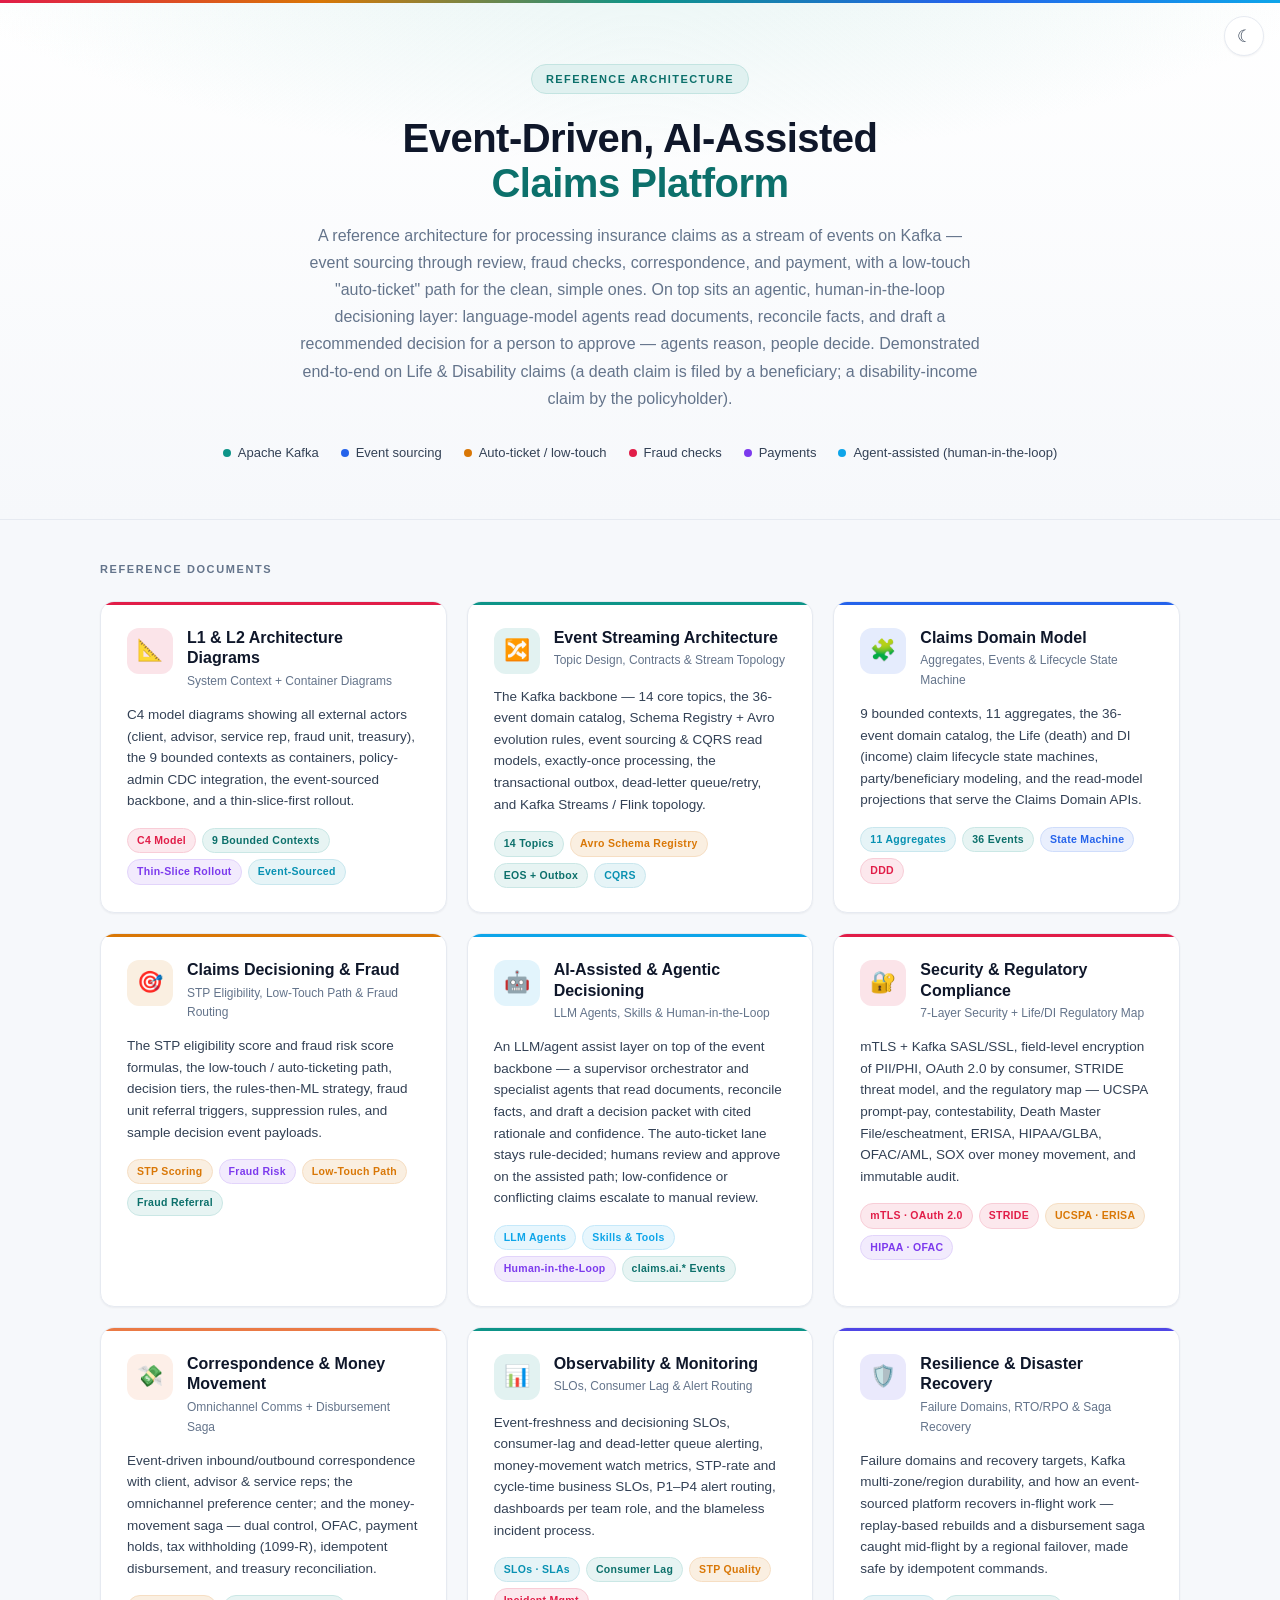
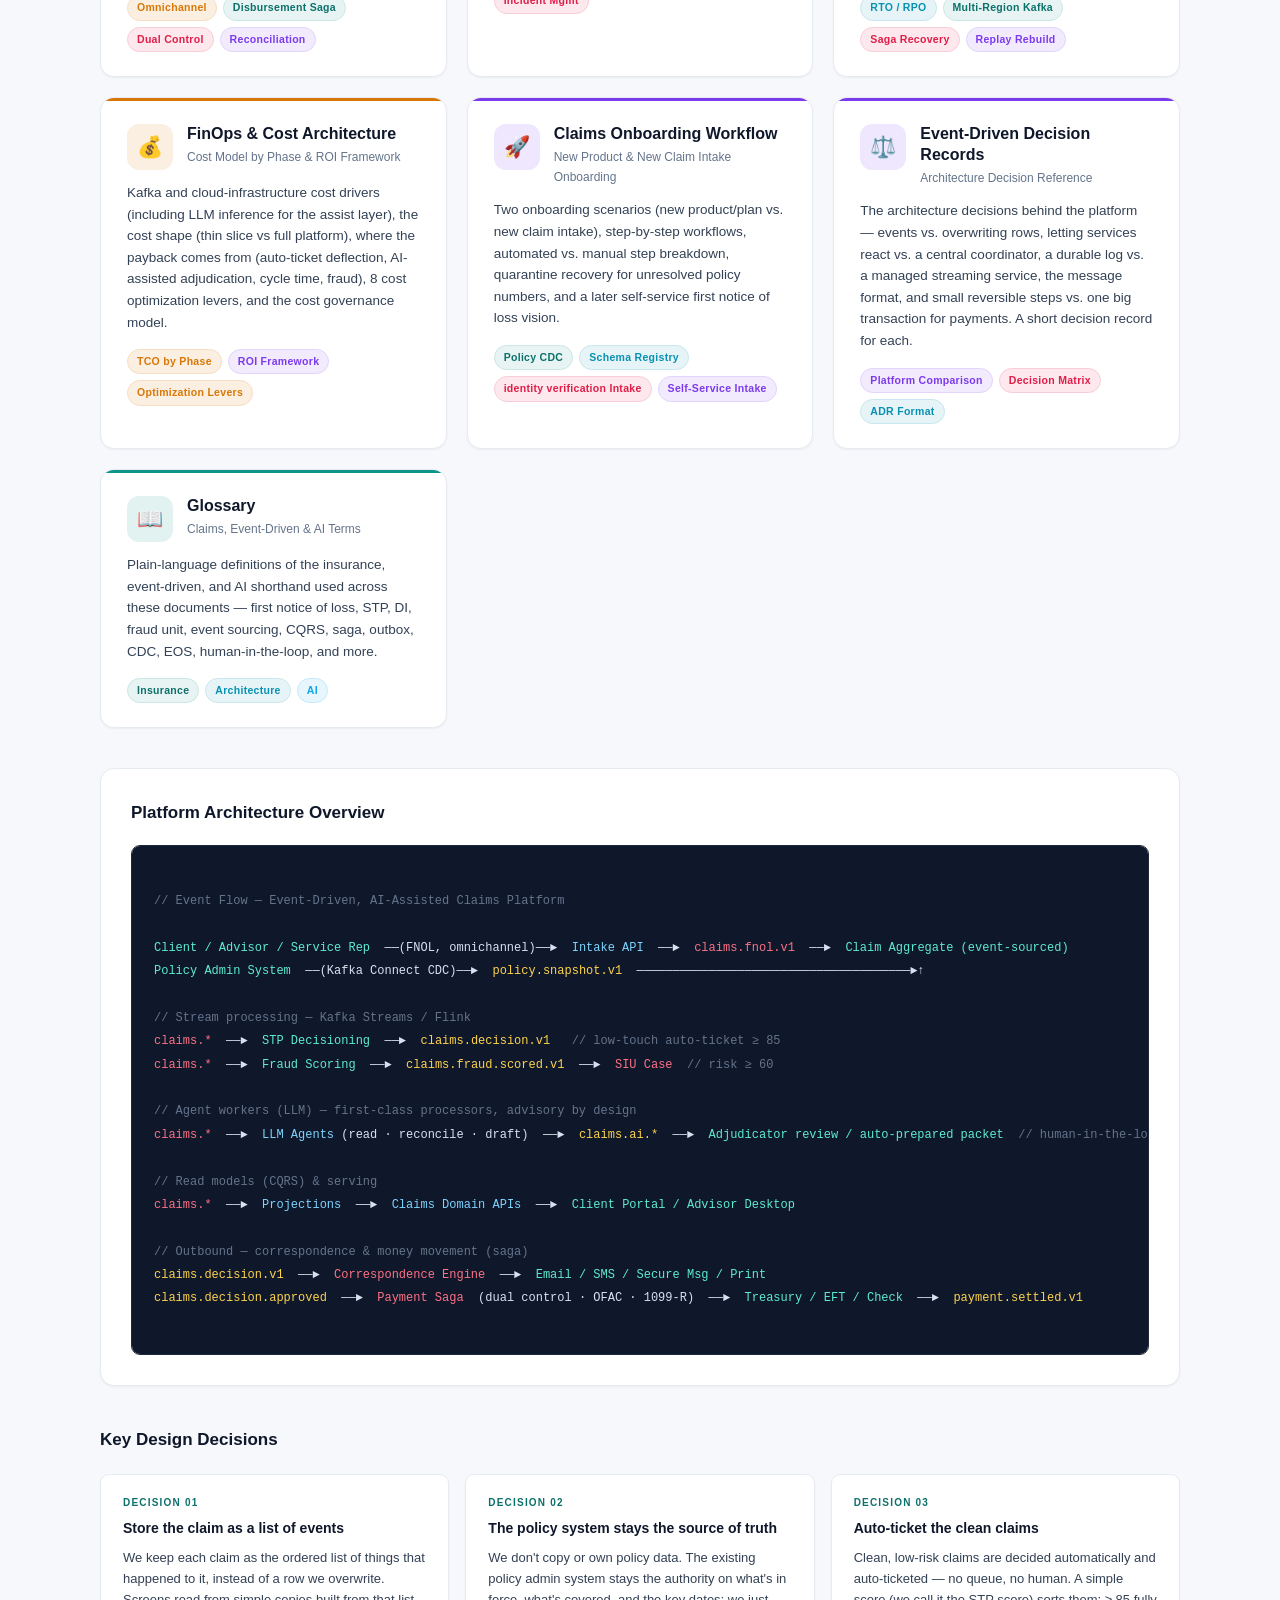
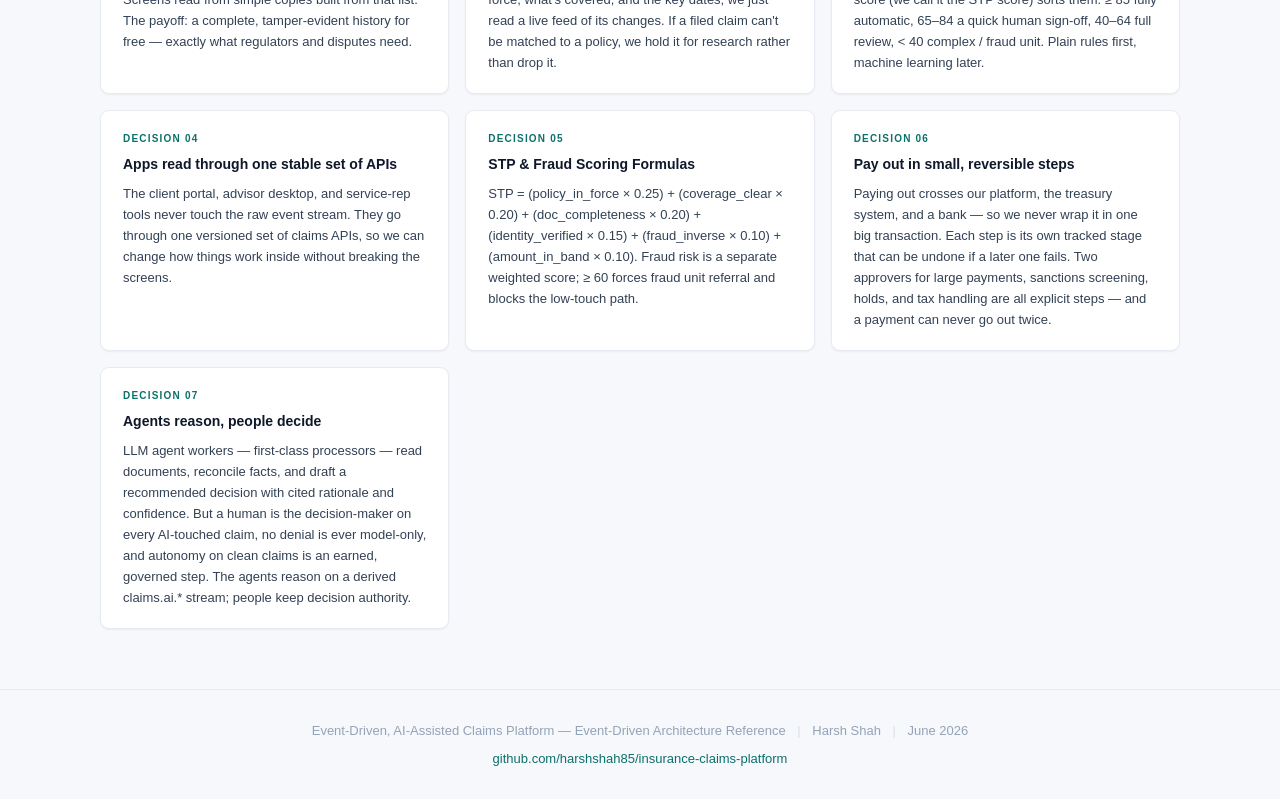
==== index.html @ cb233096 "Reframe as Event-Driven, AI-Assisted Claims Platform; add resilience, erasure & AI-evals; simplify j" ====
<!DOCTYPE html>
<html lang="en">
<head>
<meta charset="UTF-8">
<meta name="viewport" content="width=device-width, initial-scale=1.0">
<title>Event-Driven, AI-Assisted Claims Platform — Reference Architecture</title>
<link rel="stylesheet" href="styles.css">
<!--meta:injected-->
<meta name="description" content="A vendor-neutral reference architecture for handling life &amp; disability income claims as events on Kafka — auto-ticket STP, fraud checks, correspondence, money movement, and an agent-assisted, human-in-the-loop decisioning layer.">
<link rel="icon" type="image/svg+xml" href="favicon.svg">
<meta property="og:type" content="website">
<meta property="og:site_name" content="Event-Driven, AI-Assisted Claims Platform">
<meta property="og:title" content="Event-Driven, AI-Assisted Claims Platform">
<meta property="og:description" content="A vendor-neutral reference architecture for handling life &amp; disability income claims as events on Kafka — auto-ticket STP, fraud checks, correspondence, money movement, and an agent-assisted, human-in-the-loop decisioning layer.">
<meta property="og:url" content="https://harshshah85.github.io/insurance-claims-platform/index.html">
<meta property="og:image" content="https://harshshah85.github.io/insurance-claims-platform/og-image.png">
<meta name="twitter:card" content="summary_large_image">
<meta name="twitter:title" content="Event-Driven, AI-Assisted Claims Platform">
<meta name="twitter:description" content="A vendor-neutral reference architecture for handling life &amp; disability income claims as events on Kafka — auto-ticket STP, fraud checks, correspondence, money movement, and an agent-assisted, human-in-the-loop decisioning layer.">
<meta name="twitter:image" content="https://harshshah85.github.io/insurance-claims-platform/og-image.png">
<script>(function(){try{var t=localStorage.getItem("theme");if(t)document.documentElement.setAttribute("data-theme",t);}catch(e){}})();</script>
</head>
<body>

<!-- HERO -->
<div class="hero">
  <div class="hero-tag">Reference Architecture</div>
  <h1>Event-Driven, AI-Assisted<br><span>Claims Platform</span></h1>
  <p>A reference architecture for processing insurance claims as a stream of events on Kafka — event sourcing through review, fraud checks, correspondence, and payment, with a low-touch "auto-ticket" path for the clean, simple ones. On top sits an agentic, human-in-the-loop decisioning layer: language-model agents read documents, reconcile facts, and draft a recommended decision for a person to approve — agents reason, people decide. Demonstrated end-to-end on Life &amp; Disability claims (a death claim is filed by a beneficiary; a disability-income claim by the policyholder).</p>
  <div class="hero-meta">
    <span><span class="dot" style="background:#0d9488"></span> Apache Kafka</span>
    <span><span class="dot" style="background:#2563eb"></span> Event sourcing</span>
    <span><span class="dot" style="background:#d97706"></span> Auto-ticket / low-touch</span>
    <span><span class="dot" style="background:#e11d48"></span> Fraud checks</span>
    <span><span class="dot" style="background:#7c3aed"></span> Payments</span>
    <span><span class="dot" style="background:#0ea5e9"></span> Agent-assisted (human-in-the-loop)</span>
  </div>
</div>

<!-- DOCUMENT CARDS -->
<div class="wrap section">
  <div class="section-label">Reference Documents</div>
  <div class="grid">

    <!-- L1 & L2 Diagrams -->
    <a href="Architecture-Diagrams-L1-L2.html" class="card" style="--cat:var(--c-arch)">
      <div class="card-header">
        <div class="card-icon">📐</div>
        <div>
          <div class="card-title">L1 &amp; L2 Architecture Diagrams</div>
          <div class="card-subtitle">System Context + Container Diagrams</div>
        </div>
      </div>
      <div class="card-body">
        C4 model diagrams showing all external actors (client, advisor, service rep, fraud unit, treasury), the 9 bounded contexts as containers, policy-admin CDC integration, the event-sourced backbone, and a thin-slice-first rollout.
      </div>
      <div class="card-tags">
        <span class="tag tag-arch">C4 Model</span>
        <span class="tag tag-stream">9 Bounded Contexts</span>
        <span class="tag tag-ml">Thin-Slice Rollout</span>
        <span class="tag tag-api">Event-Sourced</span>
      </div>
    </a>

    <!-- Event Streaming Architecture -->
    <a href="Event-Streaming-Architecture.html" class="card" style="--cat:var(--c-stream)">
      <div class="card-header">
        <div class="card-icon">🔀</div>
        <div>
          <div class="card-title">Event Streaming Architecture</div>
          <div class="card-subtitle">Topic Design, Contracts &amp; Stream Topology</div>
        </div>
      </div>
      <div class="card-body">
        The Kafka backbone — 14 core topics, the 36-event domain catalog, Schema Registry + Avro evolution rules, event sourcing &amp; CQRS read models, exactly-once processing, the transactional outbox, dead-letter queue/retry, and Kafka Streams / Flink topology.
      </div>
      <div class="card-tags">
        <span class="tag tag-stream">14 Topics</span>
        <span class="tag tag-data">Avro Schema Registry</span>
        <span class="tag tag-stream">EOS + Outbox</span>
        <span class="tag tag-api">CQRS</span>
      </div>
    </a>

    <!-- Claims Domain Model -->
    <a href="Claims-Domain-Model.html" class="card" style="--cat:var(--c-domain)">
      <div class="card-header">
        <div class="card-icon">🧩</div>
        <div>
          <div class="card-title">Claims Domain Model</div>
          <div class="card-subtitle">Aggregates, Events &amp; Lifecycle State Machine</div>
        </div>
      </div>
      <div class="card-body">
        9 bounded contexts, 11 aggregates, the 36-event domain catalog, the Life (death) and DI (income) claim lifecycle state machines, party/beneficiary modeling, and the read-model projections that serve the Claims Domain APIs.
      </div>
      <div class="card-tags">
        <span class="tag tag-api">11 Aggregates</span>
        <span class="tag tag-stream">36 Events</span>
        <span class="tag tag-domain">State Machine</span>
        <span class="tag tag-arch">DDD</span>
      </div>
    </a>

    <!-- Decisioning & Fraud -->
    <a href="Claims-Decisioning-and-Fraud.html" class="card" style="--cat:var(--c-data)">
      <div class="card-header">
        <div class="card-icon">🎯</div>
        <div>
          <div class="card-title">Claims Decisioning &amp; Fraud</div>
          <div class="card-subtitle">STP Eligibility, Low-Touch Path &amp; Fraud Routing</div>
        </div>
      </div>
      <div class="card-body">
        The STP eligibility score and fraud risk score formulas, the low-touch / auto-ticketing path, decision tiers, the rules-then-ML strategy, fraud unit referral triggers, suppression rules, and sample decision event payloads.
      </div>
      <div class="card-tags">
        <span class="tag tag-data">STP Scoring</span>
        <span class="tag tag-ml">Fraud Risk</span>
        <span class="tag tag-data">Low-Touch Path</span>
        <span class="tag tag-stream">Fraud Referral</span>
      </div>
    </a>

    <!-- AI-Assisted & Agentic Decisioning -->
    <a href="AI-Agentic-Decisioning.html" class="card" style="--cat:var(--c-ai)">
      <div class="card-header">
        <div class="card-icon">🤖</div>
        <div>
          <div class="card-title">AI-Assisted &amp; Agentic Decisioning</div>
          <div class="card-subtitle">LLM Agents, Skills &amp; Human-in-the-Loop</div>
        </div>
      </div>
      <div class="card-body">
        An LLM/agent assist layer on top of the event backbone — a supervisor orchestrator and specialist agents that read documents, reconcile facts, and draft a decision packet with cited rationale and confidence. The auto-ticket lane stays rule-decided; humans review and approve on the assisted path; low-confidence or conflicting claims escalate to manual review.
      </div>
      <div class="card-tags">
        <span class="tag tag-ai">LLM Agents</span>
        <span class="tag tag-ai">Skills &amp; Tools</span>
        <span class="tag tag-ml">Human-in-the-Loop</span>
        <span class="tag tag-stream">claims.ai.* Events</span>
      </div>
    </a>

    <!-- Security & Regulatory -->
    <a href="Security-and-Regulatory-Compliance.html" class="card" style="--cat:var(--c-arch)">
      <div class="card-header">
        <div class="card-icon">🔐</div>
        <div>
          <div class="card-title">Security &amp; Regulatory Compliance</div>
          <div class="card-subtitle">7-Layer Security + Life/DI Regulatory Map</div>
        </div>
      </div>
      <div class="card-body">
        mTLS + Kafka SASL/SSL, field-level encryption of PII/PHI, OAuth 2.0 by consumer, STRIDE threat model, and the regulatory map — UCSPA prompt-pay, contestability, Death Master File/escheatment, ERISA, HIPAA/GLBA, OFAC/AML, SOX over money movement, and immutable audit.
      </div>
      <div class="card-tags">
        <span class="tag tag-arch">mTLS · OAuth 2.0</span>
        <span class="tag tag-arch">STRIDE</span>
        <span class="tag tag-data">UCSPA · ERISA</span>
        <span class="tag tag-ml">HIPAA · OFAC</span>
      </div>
    </a>

    <!-- Correspondence & Money Movement -->
    <a href="Correspondence-and-Money-Movement.html" class="card" style="--cat:#ea7a45">
      <div class="card-header">
        <div class="card-icon" style="background:rgba(234,122,69,0.12)">💸</div>
        <div>
          <div class="card-title">Correspondence &amp; Money Movement</div>
          <div class="card-subtitle">Omnichannel Comms + Disbursement Saga</div>
        </div>
      </div>
      <div class="card-body">
        Event-driven inbound/outbound correspondence with client, advisor &amp; service reps; the omnichannel preference center; and the money-movement saga — dual control, OFAC, payment holds, tax withholding (1099-R), idempotent disbursement, and treasury reconciliation.
      </div>
      <div class="card-tags">
        <span class="tag tag-data">Omnichannel</span>
        <span class="tag tag-stream">Disbursement Saga</span>
        <span class="tag tag-arch">Dual Control</span>
        <span class="tag tag-ml">Reconciliation</span>
      </div>
    </a>

    <!-- Observability -->
    <a href="Observability-Monitoring.html" class="card" style="--cat:var(--c-stream)">
      <div class="card-header">
        <div class="card-icon">📊</div>
        <div>
          <div class="card-title">Observability &amp; Monitoring</div>
          <div class="card-subtitle">SLOs, Consumer Lag &amp; Alert Routing</div>
        </div>
      </div>
      <div class="card-body">
        Event-freshness and decisioning SLOs, consumer-lag and dead-letter queue alerting, money-movement watch metrics, STP-rate and cycle-time business SLOs, P1–P4 alert routing, dashboards per team role, and the blameless incident process.
      </div>
      <div class="card-tags">
        <span class="tag tag-api">SLOs · SLAs</span>
        <span class="tag tag-stream">Consumer Lag</span>
        <span class="tag tag-data">STP Quality</span>
        <span class="tag tag-arch">Incident Mgmt</span>
      </div>
    </a>

    <!-- Resilience & DR -->
    <a href="Resilience-and-Disaster-Recovery.html" class="card" style="--cat:#4f46e5">
      <div class="card-header">
        <div class="card-icon">🛡️</div>
        <div>
          <div class="card-title">Resilience &amp; Disaster Recovery</div>
          <div class="card-subtitle">Failure Domains, RTO/RPO &amp; Saga Recovery</div>
        </div>
      </div>
      <div class="card-body">
        Failure domains and recovery targets, Kafka multi-zone/region durability, and how an event-sourced platform recovers in-flight work — replay-based rebuilds and a disbursement saga caught mid-flight by a regional failover, made safe by idempotent commands.
      </div>
      <div class="card-tags">
        <span class="tag tag-api">RTO / RPO</span>
        <span class="tag tag-stream">Multi-Region Kafka</span>
        <span class="tag tag-arch">Saga Recovery</span>
        <span class="tag tag-ml">Replay Rebuild</span>
      </div>
    </a>

    <!-- FinOps -->
    <a href="FinOps-Cost-Model.html" class="card" style="--cat:var(--c-data)">
      <div class="card-header">
        <div class="card-icon">💰</div>
        <div>
          <div class="card-title">FinOps &amp; Cost Architecture</div>
          <div class="card-subtitle">Cost Model by Phase &amp; ROI Framework</div>
        </div>
      </div>
      <div class="card-body">
        Kafka and cloud-infrastructure cost drivers (including LLM inference for the assist layer), the cost shape (thin slice vs full platform), where the payback comes from (auto-ticket deflection, AI-assisted adjudication, cycle time, fraud), 8 cost optimization levers, and the cost governance model.
      </div>
      <div class="card-tags">
        <span class="tag tag-data">TCO by Phase</span>
        <span class="tag tag-ml">ROI Framework</span>
        <span class="tag tag-data">Optimization Levers</span>
      </div>
    </a>

    <!-- Onboarding -->
    <a href="Claims-Onboarding-Workflow.html" class="card" style="--cat:var(--c-ml)">
      <div class="card-header">
        <div class="card-icon">🚀</div>
        <div>
          <div class="card-title">Claims Onboarding Workflow</div>
          <div class="card-subtitle">New Product &amp; New Claim Intake Onboarding</div>
        </div>
      </div>
      <div class="card-body">
        Two onboarding scenarios (new product/plan vs. new claim intake), step-by-step workflows, automated vs. manual step breakdown, quarantine recovery for unresolved policy numbers, and a later self-service first notice of loss vision.
      </div>
      <div class="card-tags">
        <span class="tag tag-stream">Policy CDC</span>
        <span class="tag tag-api">Schema Registry</span>
        <span class="tag tag-arch">identity verification Intake</span>
        <span class="tag tag-ml">Self-Service Intake</span>
      </div>
    </a>

    <!-- Decision Records -->
    <a href="Event-Driven-Decision-Records.html" class="card" style="--cat:var(--c-ml)">
      <div class="card-header">
        <div class="card-icon">⚖️</div>
        <div>
          <div class="card-title">Event-Driven Decision Records</div>
          <div class="card-subtitle">Architecture Decision Reference</div>
        </div>
      </div>
      <div class="card-body">
        The architecture decisions behind the platform — events vs. overwriting rows, letting services react vs. a central coordinator, a durable log vs. a managed streaming service, the message format, and small reversible steps vs. one big transaction for payments. A short decision record for each.
      </div>
      <div class="card-tags">
        <span class="tag tag-ml">Platform Comparison</span>
        <span class="tag tag-arch">Decision Matrix</span>
        <span class="tag tag-api">ADR Format</span>
      </div>
    </a>

    <!-- Glossary -->
    <a href="Glossary.html" class="card" style="--cat:#0d9488">
      <div class="card-header">
        <div class="card-icon">📖</div>
        <div>
          <div class="card-title">Glossary</div>
          <div class="card-subtitle">Claims, Event-Driven &amp; AI Terms</div>
        </div>
      </div>
      <div class="card-body">
        Plain-language definitions of the insurance, event-driven, and AI shorthand used across these documents — first notice of loss, STP, DI, fraud unit, event sourcing, CQRS, saga, outbox, CDC, EOS, human-in-the-loop, and more.
      </div>
      <div class="card-tags">
        <span class="tag tag-stream">Insurance</span>
        <span class="tag tag-api">Architecture</span>
        <span class="tag tag-ai">AI</span>
      </div>
    </a>

  </div>
</div>

<!-- ARCHITECTURE OVERVIEW -->
<div class="wrap section" style="padding-top:0;">
  <div class="panel">
    <h2>Platform Architecture Overview</h2>
    <div class="flow">
<span class="comment">// Event Flow — Event-Driven, AI-Assisted Claims Platform</span>

<span class="hl">Client / Advisor / Service Rep</span>  ──(FNOL, omnichannel)──►  <span class="hl4">Intake API</span>  ──►  <span class="hl2">claims.fnol.v1</span>  ──►  <span class="hl">Claim Aggregate (event-sourced)</span>
<span class="hl">Policy Admin System</span>  ──(Kafka Connect CDC)──►  <span class="hl3">policy.snapshot.v1</span>  ──────────────────────────────────────►↑

<span class="comment">// Stream processing — Kafka Streams / Flink</span>
<span class="hl2">claims.*</span>  ──►  <span class="hl">STP Decisioning</span>  ──►  <span class="hl3">claims.decision.v1</span>   <span class="comment">// low-touch auto-ticket ≥ 85</span>
<span class="hl2">claims.*</span>  ──►  <span class="hl">Fraud Scoring</span>  ──►  <span class="hl3">claims.fraud.scored.v1</span>  ──►  <span class="hl2">SIU Case</span>  <span class="comment">// risk ≥ 60</span>

<span class="comment">// Agent workers (LLM) — first-class processors, advisory by design</span>
<span class="hl2">claims.*</span>  ──►  <span class="hl4">LLM Agents</span> (read · reconcile · draft)  ──►  <span class="hl3">claims.ai.*</span>  ──►  <span class="hl">Adjudicator review / auto-prepared packet</span>  <span class="comment">// human-in-the-loop</span>

<span class="comment">// Read models (CQRS) &amp; serving</span>
<span class="hl2">claims.*</span>  ──►  <span class="hl4">Projections</span>  ──►  <span class="hl4">Claims Domain APIs</span>  ──►  <span class="hl">Client Portal / Advisor Desktop</span>

<span class="comment">// Outbound — correspondence &amp; money movement (saga)</span>
<span class="hl3">claims.decision.v1</span>  ──►  <span class="hl2">Correspondence Engine</span>  ──►  <span class="hl">Email / SMS / Secure Msg / Print</span>
<span class="hl3">claims.decision.approved</span>  ──►  <span class="hl2">Payment Saga</span>  (dual control · OFAC · 1099-R)  ──►  <span class="hl">Treasury / EFT / Check</span>  ──►  <span class="hl3">payment.settled.v1</span>
    </div>
  </div>
</div>

<!-- KEY DESIGN DECISIONS -->
<div class="wrap section" style="padding-top:0;">
  <h2 style="font-size:17px;font-weight:700;color:var(--ink);margin-bottom:20px;">Key Design Decisions</h2>
  <div class="decision-grid">
    <div class="decision-item">
      <div class="decision-num">Decision 01</div>
      <h3>Store the claim as a list of events</h3>
      <p>We keep each claim as the ordered list of things that happened to it, instead of a row we overwrite. Screens read from simple copies built from that list. The payoff: a complete, tamper-evident history for free — exactly what regulators and disputes need.</p>
    </div>
    <div class="decision-item">
      <div class="decision-num">Decision 02</div>
      <h3>The policy system stays the source of truth</h3>
      <p>We don't copy or own policy data. The existing policy admin system stays the authority on what's in force, what's covered, and the key dates; we just read a live feed of its changes. If a filed claim can't be matched to a policy, we hold it for research rather than drop it.</p>
    </div>
    <div class="decision-item">
      <div class="decision-num">Decision 03</div>
      <h3>Auto-ticket the clean claims</h3>
      <p>Clean, low-risk claims are decided automatically and auto-ticketed — no queue, no human. A simple score (we call it the STP score) sorts them: ≥ 85 fully automatic, 65–84 a quick human sign-off, 40–64 full review, &lt; 40 complex / fraud unit. Plain rules first, machine learning later.</p>
    </div>
    <div class="decision-item">
      <div class="decision-num">Decision 04</div>
      <h3>Apps read through one stable set of APIs</h3>
      <p>The client portal, advisor desktop, and service-rep tools never touch the raw event stream. They go through one versioned set of claims APIs, so we can change how things work inside without breaking the screens.</p>
    </div>
    <div class="decision-item">
      <div class="decision-num">Decision 05</div>
      <h3>STP &amp; Fraud Scoring Formulas</h3>
      <p>STP = (policy_in_force × 0.25) + (coverage_clear × 0.20) + (doc_completeness × 0.20) + (identity_verified × 0.15) + (fraud_inverse × 0.10) + (amount_in_band × 0.10). Fraud risk is a separate weighted score; ≥ 60 forces fraud unit referral and blocks the low-touch path.</p>
    </div>
    <div class="decision-item">
      <div class="decision-num">Decision 06</div>
      <h3>Pay out in small, reversible steps</h3>
      <p>Paying out crosses our platform, the treasury system, and a bank — so we never wrap it in one big transaction. Each step is its own tracked stage that can be undone if a later one fails. Two approvers for large payments, sanctions screening, holds, and tax handling are all explicit steps — and a payment can never go out twice.</p>
    </div>
    <div class="decision-item">
      <div class="decision-num">Decision 07</div>
      <h3>Agents reason, people decide</h3>
      <p>LLM agent workers — first-class processors — read documents, reconcile facts, and draft a recommended decision with cited rationale and confidence. But a human is the decision-maker on every AI-touched claim, no denial is ever model-only, and autonomy on clean claims is an earned, governed step. The agents reason on a derived claims.ai.* stream; people keep decision authority.</p>
    </div>
  </div>
</div>

<!-- FOOTER -->
<footer>
  <p>Event-Driven, AI-Assisted Claims Platform — Event-Driven Architecture Reference <span class="sep">|</span> Harsh Shah <span class="sep">|</span> June 2026</p>
  <p style="margin-top:6px;"><a href="https://github.com/harshshah85/insurance-claims-platform">github.com/harshshah85/insurance-claims-platform</a></p>
</footer>

<script src="app.js" defer></script>
</body>
</html>
---- styles.css ----
/* ============================================================
   Life & DI Claims Platform — shared design system
   Clean modern light. One stylesheet for the landing page
   and every reference doc. Per-page accent via --accent on
   <body> (e.g. <body class="doc" style="--accent:#0d9488">).
   ============================================================ */

:root {
  /* neutrals */
  --bg:          #f6f8fb;
  --panel:       #ffffff;
  --panel-soft:  #f8fafc;
  --border:      #e6eaf1;
  --border-2:    #d8dee9;
  --ink:         #0f172a;   /* headings */
  --text:        #334155;   /* body */
  --muted:       #64748b;   /* secondary */
  --faint:       #94a3b8;

  /* brand accent (overridable per page) */
  --accent:      #0d9488;   /* teal — event/stream family */
  --ink-mix:     #0b1220;   /* mixed into accent for readable text  (flips in dark) */
  --soft-base:   #ffffff;   /* mixed into accent for soft fills      (flips in dark) */
  --accent-ink:  color-mix(in srgb, var(--accent) 72%, var(--ink-mix));
  --accent-soft: color-mix(in srgb, var(--accent) 13%, var(--soft-base));

  /* category palette (cards / tags) */
  --c-arch:   #e11d48;
  --c-stream: #0d9488;
  --c-domain: #2563eb;
  --c-data:   #d97706;
  --c-ml:     #7c3aed;
  --c-api:    #0891b2;
  --c-ai:     #0ea5e9;

  /* code surface (kept dark for contrast on light pages) */
  --code-bg:   #0f172a;
  --code-text: #d8e2ef;

  --radius:    14px;
  --radius-sm: 9px;
  --shadow:    0 1px 2px rgba(15,23,42,.04), 0 8px 24px rgba(15,23,42,.06);
  --shadow-sm: 0 1px 2px rgba(15,23,42,.05);
  --maxw:      1080px;
  --font: -apple-system, BlinkMacSystemFont, 'Segoe UI', Roboto, Helvetica, Arial, sans-serif;
  --mono: 'SF Mono', 'JetBrains Mono', 'Fira Code', ui-monospace, 'Courier New', monospace;
}

* { box-sizing: border-box; margin: 0; padding: 0; }

html { scroll-behavior: smooth; }

body {
  font-family: var(--font);
  background: var(--bg);
  color: var(--text);
  font-size: 15px;
  line-height: 1.65;
  -webkit-font-smoothing: antialiased;
}

a { color: var(--accent-ink); text-decoration: none; }
a:hover { text-decoration: underline; }

/* ---------- top nav (docs) ---------- */
.topbar {
  position: sticky; top: 0; z-index: 50;
  background: rgba(255,255,255,.82);
  backdrop-filter: saturate(160%) blur(10px);
  border-bottom: 1px solid var(--border);
}
.topbar-inner {
  max-width: var(--maxw); margin: 0 auto;
  padding: 12px 24px; display: flex; align-items: center; gap: 14px;
}
.topbar a.home {
  display: inline-flex; align-items: center; gap: 7px;
  font-size: 13px; font-weight: 600; color: var(--ink);
}
.topbar a.home:hover { color: var(--accent-ink); text-decoration: none; }
.topbar .crumb { color: var(--faint); font-size: 13px; }
.topbar .crumb b { color: var(--text); font-weight: 600; }
.topbar .spacer { flex: 1; }
.topbar .accent-chip {
  width: 9px; height: 9px; border-radius: 50%;
  background: var(--accent); box-shadow: 0 0 0 4px var(--accent-soft);
}

/* ---------- shared page shell ---------- */
.wrap { max-width: var(--maxw); margin: 0 auto; padding: 0 24px; }
.section { padding: 40px 0; }

.eyebrow {
  font-size: 11px; font-weight: 700; letter-spacing: 1.6px;
  text-transform: uppercase; color: var(--accent-ink);
}

/* ============================================================
   LANDING PAGE
   ============================================================ */
.hero {
  position: relative; overflow: hidden;
  background:
    radial-gradient(1100px 400px at 50% -120px, var(--accent-soft), transparent 70%),
    linear-gradient(180deg, #ffffff 0%, var(--bg) 100%);
  border-bottom: 1px solid var(--border);
  padding: 64px 24px 56px; text-align: center;
}
.hero::before {
  content: ""; position: absolute; inset: 0 0 auto 0; height: 3px;
  background: linear-gradient(90deg, var(--c-arch), var(--c-data), var(--c-stream), var(--c-domain), var(--c-ai));
}
.hero-tag {
  display: inline-block; background: var(--accent-soft); color: var(--accent-ink);
  border: 1px solid color-mix(in srgb, var(--accent) 25%, white);
  font-size: 11px; font-weight: 700; letter-spacing: 1.4px; text-transform: uppercase;
  border-radius: 999px; padding: 5px 14px; margin-bottom: 22px;
}
.hero h1 {
  font-size: 40px; font-weight: 800; color: var(--ink);
  line-height: 1.12; letter-spacing: -.5px; margin-bottom: 16px;
}
.hero h1 span { color: var(--accent-ink); }
.hero p {
  font-size: 16px; color: var(--muted); max-width: 680px;
  margin: 0 auto 30px; line-height: 1.7;
}
.hero-meta { display: flex; justify-content: center; gap: 10px 22px; flex-wrap: wrap; font-size: 13px; color: var(--text); }
.hero-meta span { display: inline-flex; align-items: center; gap: 7px; }
.dot { width: 8px; height: 8px; border-radius: 50%; display: inline-block; }

.section-label {
  font-size: 11px; font-weight: 700; letter-spacing: 1.6px;
  text-transform: uppercase; color: var(--muted); margin-bottom: 22px;
}

.grid { display: grid; grid-template-columns: repeat(auto-fill, minmax(320px, 1fr)); gap: 20px; }

.card {
  position: relative; background: var(--panel); border: 1px solid var(--border);
  border-radius: var(--radius); padding: 26px 26px 24px; overflow: hidden;
  display: flex; flex-direction: column; gap: 12px;
  text-decoration: none; color: inherit;
  box-shadow: var(--shadow-sm);
  transition: transform .15s ease, box-shadow .2s ease, border-color .2s ease;
}
.card::before {
  content: ""; position: absolute; top: 0; left: 0; right: 0; height: 3px;
  background: var(--cat, var(--accent));
}
.card:hover { transform: translateY(-3px); box-shadow: var(--shadow); border-color: var(--border-2); text-decoration: none; }
.card-header { display: flex; align-items: flex-start; gap: 14px; }
.card-icon {
  width: 46px; height: 46px; border-radius: 12px; flex-shrink: 0;
  display: flex; align-items: center; justify-content: center; font-size: 21px;
  background: color-mix(in srgb, var(--cat, var(--accent)) 12%, white);
}
.card-title { font-size: 16px; font-weight: 700; color: var(--ink); line-height: 1.3; }
.card-subtitle { font-size: 12px; color: var(--muted); margin-top: 3px; }
.card-body { font-size: 13.5px; color: var(--text); line-height: 1.6; }
.card-tags { display: flex; flex-wrap: wrap; gap: 6px; margin-top: 4px; }

.tag {
  font-size: 10.5px; font-weight: 600; letter-spacing: .3px;
  padding: 3px 9px; border-radius: 999px;
  background: var(--panel-soft); color: var(--muted); border: 1px solid var(--border);
}
.tag-arch   { background: color-mix(in srgb, var(--c-arch) 10%, white);   color: var(--c-arch);   border-color: color-mix(in srgb, var(--c-arch) 22%, white); }
.tag-stream { background: color-mix(in srgb, var(--c-stream) 10%, white); color: var(--accent-ink); border-color: color-mix(in srgb, var(--c-stream) 22%, white); }
.tag-domain { background: color-mix(in srgb, var(--c-domain) 10%, white); color: var(--c-domain); border-color: color-mix(in srgb, var(--c-domain) 22%, white); }
.tag-data   { background: color-mix(in srgb, var(--c-data) 12%, white);   color: var(--c-data);   border-color: color-mix(in srgb, var(--c-data) 24%, white); }
.tag-ml     { background: color-mix(in srgb, var(--c-ml) 10%, white);     color: var(--c-ml);     border-color: color-mix(in srgb, var(--c-ml) 22%, white); }
.tag-api    { background: color-mix(in srgb, var(--c-api) 10%, white);    color: var(--c-api);    border-color: color-mix(in srgb, var(--c-api) 22%, white); }
.tag-ai     { background: color-mix(in srgb, var(--c-ai) 10%, white);     color: var(--c-ai);     border-color: color-mix(in srgb, var(--c-ai) 24%, white); }

/* overview / flow blocks */
.panel {
  background: var(--panel); border: 1px solid var(--border);
  border-radius: var(--radius); padding: 30px; box-shadow: var(--shadow-sm);
}
.panel h2 { font-size: 17px; font-weight: 700; color: var(--ink); margin-bottom: 18px; }

.flow, .diagram, .sm, .saga {
  font-family: var(--mono); font-size: 12px; color: var(--code-text);
  background: var(--code-bg); border-radius: var(--radius-sm);
  padding: 20px 22px; overflow-x: auto; line-height: 1.95;
  border: 1px solid #1e293b; white-space: pre;
}
.diagram { font-size: 11px; line-height: 1.7; }
.sm, .saga { font-size: 12px; line-height: 1.9; }
.flow .g, .diagram .g, .sm .g, .saga .g, .flow .hl { color: #5eead4; }
.flow .r, .diagram .r, .sm .r, .saga .r, .flow .hl2 { color: #fb7185; }
.flow .y, .diagram .y, .sm .y, .saga .y, .flow .hl3 { color: #fcd34d; }
.flow .b, .diagram .b, .sm .b, .saga .b, .flow .hl4 { color: #7dd3fc; }
.flow .m, .diagram .m, .sm .m, .saga .m, .flow .comment { color: #64748b; }
.flow .p, .diagram .p, .sm .p, .saga .p { color: #c4b5fd; }
.flow .ai, .diagram .ai, .sm .ai, .saga .ai { color: #67e8f9; }

/* key decisions */
.decision-grid { display: grid; grid-template-columns: repeat(auto-fill, minmax(280px, 1fr)); gap: 16px; }
.decision-item {
  background: var(--panel); border: 1px solid var(--border);
  border-radius: var(--radius-sm); padding: 20px 22px; box-shadow: var(--shadow-sm);
}
.decision-item h3 { font-size: 14px; font-weight: 700; color: var(--ink); margin-bottom: 7px; }
.decision-item p { font-size: 13px; color: var(--text); line-height: 1.62; }
.decision-num {
  font-size: 10px; font-weight: 700; color: var(--accent-ink);
  text-transform: uppercase; letter-spacing: 1.2px; margin-bottom: 5px;
}

/* ============================================================
   REFERENCE DOCS
   ============================================================ */
.doc {
  background: var(--bg);
  /* derive ink/soft from the per-doc --accent so overriding one var re-themes the whole doc */
  --accent-ink:  color-mix(in srgb, var(--accent) 72%, var(--ink-mix));
  --accent-soft: color-mix(in srgb, var(--accent) 13%, var(--soft-base));
}

/* ---------- dark theme ---------- */
[data-theme="dark"] {
  --bg:#0d1117; --panel:#161b22; --panel-soft:#1b222d;
  --border:#26303d; --border-2:#36404e;
  --ink:#e6edf3; --text:#c3ccd9; --muted:#8b97a8; --faint:#6a7686;
  --ink-mix:#ffffff;     /* lighten accent for text on dark */
  --soft-base:#0d1117;   /* dark tint base for soft fills */
  --shadow: 0 1px 2px rgba(0,0,0,.3), 0 10px 26px rgba(0,0,0,.45);
  --shadow-sm: 0 1px 2px rgba(0,0,0,.35);
}
[data-theme="dark"] .topbar { background: rgba(13,17,23,.82); }
[data-theme="dark"] .hero {
  background: radial-gradient(1100px 400px at 50% -120px, var(--accent-soft), transparent 70%),
              linear-gradient(180deg, #161b22 0%, var(--bg) 100%);
}
[data-theme="dark"] code { background:#1e293b; color:#9cc4f0; border-color:#2d3b4f; }
[data-theme="dark"] .p-tool { background:#1e293b; color:#9cc4f0; }
[data-theme="dark"] .note      { background:#2a2415; color:#e8dcc0; border-left-color:#b7791f; }
[data-theme="dark"] .note.info { background:#16243a; color:#bcd4f5; border-left-color:#3b82f6; }
[data-theme="dark"] .key       { background:#0c2a30; color:#a5e8f0; border-left-color:#06b6d4; }
.doc-main { max-width: 920px; margin: 0 auto; padding: 8px 24px 60px; }

.doc-cover { padding: 48px 0 8px; }
.doc-cover .eyebrow { margin-bottom: 14px; }
.doc-cover h1 {
  font-size: 32px; font-weight: 800; color: var(--ink);
  line-height: 1.15; letter-spacing: -.4px; border: none; margin: 0 0 12px;
}
.doc-cover .lede { font-size: 16px; color: var(--muted); max-width: 720px; line-height: 1.6; }
.doc-cover .byline { margin-top: 16px; font-size: 12px; color: var(--faint); }

/* doc headings */
.doc-main h1 {
  font-size: 21px; font-weight: 700; color: var(--ink);
  margin: 44px 0 6px; padding-bottom: 10px;
  border-bottom: 2px solid var(--border-2);
  display: flex; align-items: baseline; gap: 12px;
}
.doc-main h1 .n {
  font-size: 13px; font-weight: 700; color: #fff; background: var(--accent);
  border-radius: 7px; padding: 2px 9px; letter-spacing: .5px;
}
.doc-main h2 { font-size: 15px; font-weight: 500; color: var(--muted); margin: 4px 0 18px; line-height: 1.5; }
.doc-main h3 { font-size: 14.5px; font-weight: 700; color: var(--ink); margin: 24px 0 8px; }
.doc-main p { margin: 10px 0; }
.doc-main ul, .doc-main ol { margin: 10px 0 10px 22px; }
.doc-main li { margin: 5px 0; }

/* tables */
table {
  border-collapse: separate; border-spacing: 0; width: 100%;
  margin: 18px 0; font-size: 13px;
  border: 1px solid var(--border); border-radius: var(--radius-sm); overflow: hidden;
  box-shadow: var(--shadow-sm);
}
th {
  background: var(--panel-soft); color: var(--ink); font-weight: 700;
  text-align: left; padding: 11px 14px; font-size: 12px;
  letter-spacing: .2px; border-bottom: 2px solid var(--accent);
}
td { padding: 10px 14px; vertical-align: top; border-top: 1px solid var(--border); background: var(--panel); }
tr:nth-child(even) td { background: var(--panel-soft); }

/* callouts */
.note {
  background: #fffbeb; border-left: 4px solid #f59e0b;
  padding: 13px 16px; margin: 18px 0; font-size: 13.5px; border-radius: 0 var(--radius-sm) var(--radius-sm) 0;
  color: #3f3520;
}
.note.accent { background: var(--accent-soft); border-left-color: var(--accent); color: var(--accent-ink); }
.note.info   { background: #eff6ff; border-left-color: #2563eb; color: #1e3a8a; }
.note strong { color: inherit; }

/* code */
code {
  background: #eef2f8; padding: 1.5px 6px; border-radius: 5px;
  font-family: var(--mono); font-size: 12px; color: #0b3a6f;
  border: 1px solid #e0e7f1;
}
pre {
  background: var(--code-bg); color: var(--code-text);
  border-radius: var(--radius-sm); padding: 16px 18px; overflow-x: auto;
  font-size: 12px; line-height: 1.6; margin: 16px 0; border: 1px solid #1e293b;
}
pre code { background: none; border: none; color: inherit; padding: 0; }
pre .c { color: #64748b; } pre .k { color: #7dd3fc; } pre .s { color: #fbbf24; }

/* highlighted topic / spec boxes */
.topic-box {
  background: var(--accent-soft); border: 1px solid color-mix(in srgb, var(--accent) 30%, white);
  border-radius: var(--radius-sm); padding: 15px 18px; margin: 14px 0;
}
.topic-box h3 { color: var(--accent-ink); margin: 0 0 8px; }

/* pills */
.pill {
  display: inline-block; border-radius: 6px; padding: 2px 9px;
  font-size: 10.5px; font-weight: 700; color: #fff;
}
.p-eos { background: var(--c-stream); } .p-key { background: var(--c-domain); } .p-cmp { background: var(--c-ml); }

/* a soft content panel to group sections */
.block {
  background: var(--panel); border: 1px solid var(--border);
  border-radius: var(--radius); padding: 6px 24px 18px; margin: 18px 0;
  box-shadow: var(--shadow-sm);
}

/* ============================================================
   DOC-SPECIFIC COMPONENTS (shared, accent-aware)
   ============================================================ */

/* roadmap / phased rollout (L1-L2) */
.roadmap-phase {
  background: var(--panel); border: 1px solid var(--border);
  border-left: 4px solid var(--accent); border-radius: 0 var(--radius-sm) var(--radius-sm) 0;
  padding: 14px 18px; margin: 12px 0; box-shadow: var(--shadow-sm);
}
.roadmap-phase h3 { margin: 0 0 6px; color: var(--ink); }
.roadmap-phase p { margin: 0; }

/* left-accent info panels — domain contexts, security layers, observability pillars */
.ctx-box, .layer, .pillar {
  background: var(--panel); border: 1px solid var(--border);
  border-left: 4px solid var(--accent); border-radius: 0 var(--radius-sm) var(--radius-sm) 0;
  padding: 13px 17px; margin: 10px 0; box-shadow: var(--shadow-sm);
}
.ctx-box h3, .layer h3, .pillar h3 { margin: 0 0 5px; color: var(--accent-ink); }
.ctx-box p, .layer p, .pillar p { margin: 0; }

/* left-accent mini-callouts — channel, lever, step, decision */
.chan, .lever, .step, .decision {
  background: var(--accent-soft); border-left: 4px solid var(--accent);
  padding: 11px 15px; margin: 9px 0; font-size: 13.5px;
  border-radius: 0 var(--radius-sm) var(--radius-sm) 0;
}

/* cyan "key insight" callout (AI doc) */
.key {
  background: #ecfeff; border-left: 4px solid #06b6d4; color: #155e75;
  padding: 12px 15px; margin: 16px 0; font-size: 13.5px;
  border-radius: 0 var(--radius-sm) var(--radius-sm) 0;
}

/* scoring formula block (dark, single-color) */
.formula {
  background: var(--code-bg); color: #fcd34d; border: 1px solid #1e293b;
  border-radius: var(--radius-sm); padding: 16px 20px; margin: 14px 0;
  font-family: var(--mono); font-size: 13px; line-height: 1.7; overflow-x: auto;
}

/* decision tiers (semantic colors) */
.tier { display: inline-block; border-radius: 999px; padding: 2px 10px; font-size: 11px; font-weight: 700; color: #fff; }
.t-auto { background: #0d9488; } .t-assist { background: #2563eb; } .t-std { background: #d97706; } .t-cx { background: #e11d48; }

/* inline automated / manual emphasis */
.auto { color: #0d9488; font-weight: 700; } .manual { color: #e11d48; font-weight: 700; }

/* skill / tool pills (after .pill so colors win) */
.p-tool { background: #eef2f8; color: #0b3a6f; } .p-skill { background: var(--accent-soft); color: var(--accent-ink); }

/* priority badges (observability) */
.badge { display: inline-block; border-radius: 6px; padding: 2px 8px; font-size: 10px; font-weight: 700; color: #fff; }
.b-p1 { background: #e11d48; } .b-p2 { background: #f59e0b; } .b-p3 { background: #2563eb; } .b-p4 { background: #64748b; }

/* SLO box (observability) */
.slo-box {
  background: var(--accent-soft); border: 1px solid color-mix(in srgb, var(--accent) 30%, white);
  border-radius: var(--radius-sm); padding: 14px 18px; margin: 12px 0;
}
.slo-box h3 { color: var(--accent-ink); margin: 0 0 8px; }

/* FinOps cost receipt (dark) + phase header */
.phase-header {
  background: var(--panel-soft); border: 1px solid var(--border);
  padding: 10px 16px; border-radius: var(--radius-sm); font-weight: 700;
  margin: 22px 0 8px; color: var(--ink); font-size: 13.5px;
}
.cost-box { background: var(--code-bg); color: #e2e8f0; border: 1px solid #1e293b; border-radius: var(--radius); padding: 20px 24px; margin: 16px 0; }
.cost-box h3 { color: #fcd34d; margin: 0 0 10px; }
.cost-row { display: flex; justify-content: space-between; border-bottom: 1px solid #1e293b; padding: 6px 0; font-size: 13px; }
.cost-total { display: flex; justify-content: space-between; padding: 10px 0 0; font-weight: 700; font-size: 14.5px; color: #fcd34d; }

/* ADR cards (decision records) */
.adr {
  background: var(--panel); border: 1px solid var(--border);
  border-left: 4px solid var(--accent); border-radius: 0 var(--radius-sm) var(--radius-sm) 0;
  padding: 14px 18px; margin: 18px 0; box-shadow: var(--shadow-sm);
}
.adr h3 { margin: 0 0 4px; color: var(--ink); font-size: 14.5px; }
.adr .status { display: inline-block; background: #0d9488; color: #fff; font-size: 10px; font-weight: 700; padding: 2px 8px; border-radius: 6px; margin-left: 8px; vertical-align: middle; }
.adr .ctx { font-size: 13px; color: var(--muted); margin: 6px 0; }
.winner { color: var(--accent-ink); font-weight: 700; }
th.winner { color: var(--accent-ink); }

/* ---------- theme toggle ---------- */
.theme-toggle {
  cursor: pointer; border: 1px solid var(--border); background: var(--panel);
  color: var(--text); border-radius: 999px; width: 34px; height: 34px;
  font-size: 15px; line-height: 1; display: inline-flex; align-items: center; justify-content: center;
  box-shadow: var(--shadow-sm); transition: border-color .2s, transform .15s, color .2s;
}
.theme-toggle:hover { border-color: var(--accent); color: var(--accent-ink); transform: translateY(-1px); }
.theme-toggle.floating { position: fixed; top: 16px; right: 16px; z-index: 60; width: 40px; height: 40px; font-size: 17px; }

/* ---------- "on this page" ---------- */
.on-this-page {
  background: var(--panel); border: 1px solid var(--border); border-radius: var(--radius-sm);
  padding: 14px 18px; margin: 22px 0; box-shadow: var(--shadow-sm);
}
.on-this-page .otp-label { font-size: 11px; font-weight: 700; letter-spacing: 1.4px; text-transform: uppercase; color: var(--muted); }
.on-this-page ul { list-style: none; margin: 10px 0 0; padding: 0; display: flex; flex-wrap: wrap; gap: 7px 20px; }
.on-this-page li { margin: 0; }
.on-this-page a { font-size: 13px; color: var(--text); }
.on-this-page a:hover { color: var(--accent-ink); }

/* ---------- prev / next pager ---------- */
.doc-pager { max-width: 920px; margin: 0 auto; padding: 8px 24px 8px; display: flex; gap: 14px; justify-content: space-between; }
.doc-pager .pg {
  flex: 1; max-width: 48%; display: flex; flex-direction: column; gap: 3px;
  border: 1px solid var(--border); border-radius: var(--radius-sm); padding: 14px 18px;
  background: var(--panel); box-shadow: var(--shadow-sm); transition: border-color .2s, transform .15s;
}
.doc-pager .pg:hover { border-color: var(--accent); transform: translateY(-2px); text-decoration: none; }
.doc-pager .pg span { font-size: 11px; font-weight: 700; letter-spacing: .5px; text-transform: uppercase; color: var(--muted); }
.doc-pager .pg b { font-size: 14px; color: var(--ink); line-height: 1.3; }
.doc-pager .pg.next { text-align: right; align-items: flex-end; }
.doc-pager .pg.placeholder { visibility: hidden; box-shadow: none; }

/* ---------- footer ---------- */
footer {
  border-top: 1px solid var(--border); text-align: center;
  padding: 30px 24px; font-size: 13px; color: var(--faint);
  margin-top: 20px;
}
footer a { color: var(--accent-ink); }
footer .sep { margin: 0 8px; color: var(--border-2); }

/* ---------- responsive ---------- */
@media (max-width: 600px) {
  .hero h1 { font-size: 30px; }
  .doc-cover h1 { font-size: 26px; }
  .grid { grid-template-columns: 1fr; }
}

/* ---------- print (preserve PDF export) ---------- */
@media print {
  :root { --bg: #fff; }
  body { background: #fff; font-size: 11pt; }
  .topbar, .theme-toggle, .doc-pager, .on-this-page { display: none; }
  .page-break { page-break-before: always; }
  .doc-cover { padding-top: 0; text-align: center; }
  .card, .panel, .block, .decision-item, table { box-shadow: none; }
  .flow, pre { border: 1px solid #cbd5e1; }
  a { color: inherit; text-decoration: none; }
}
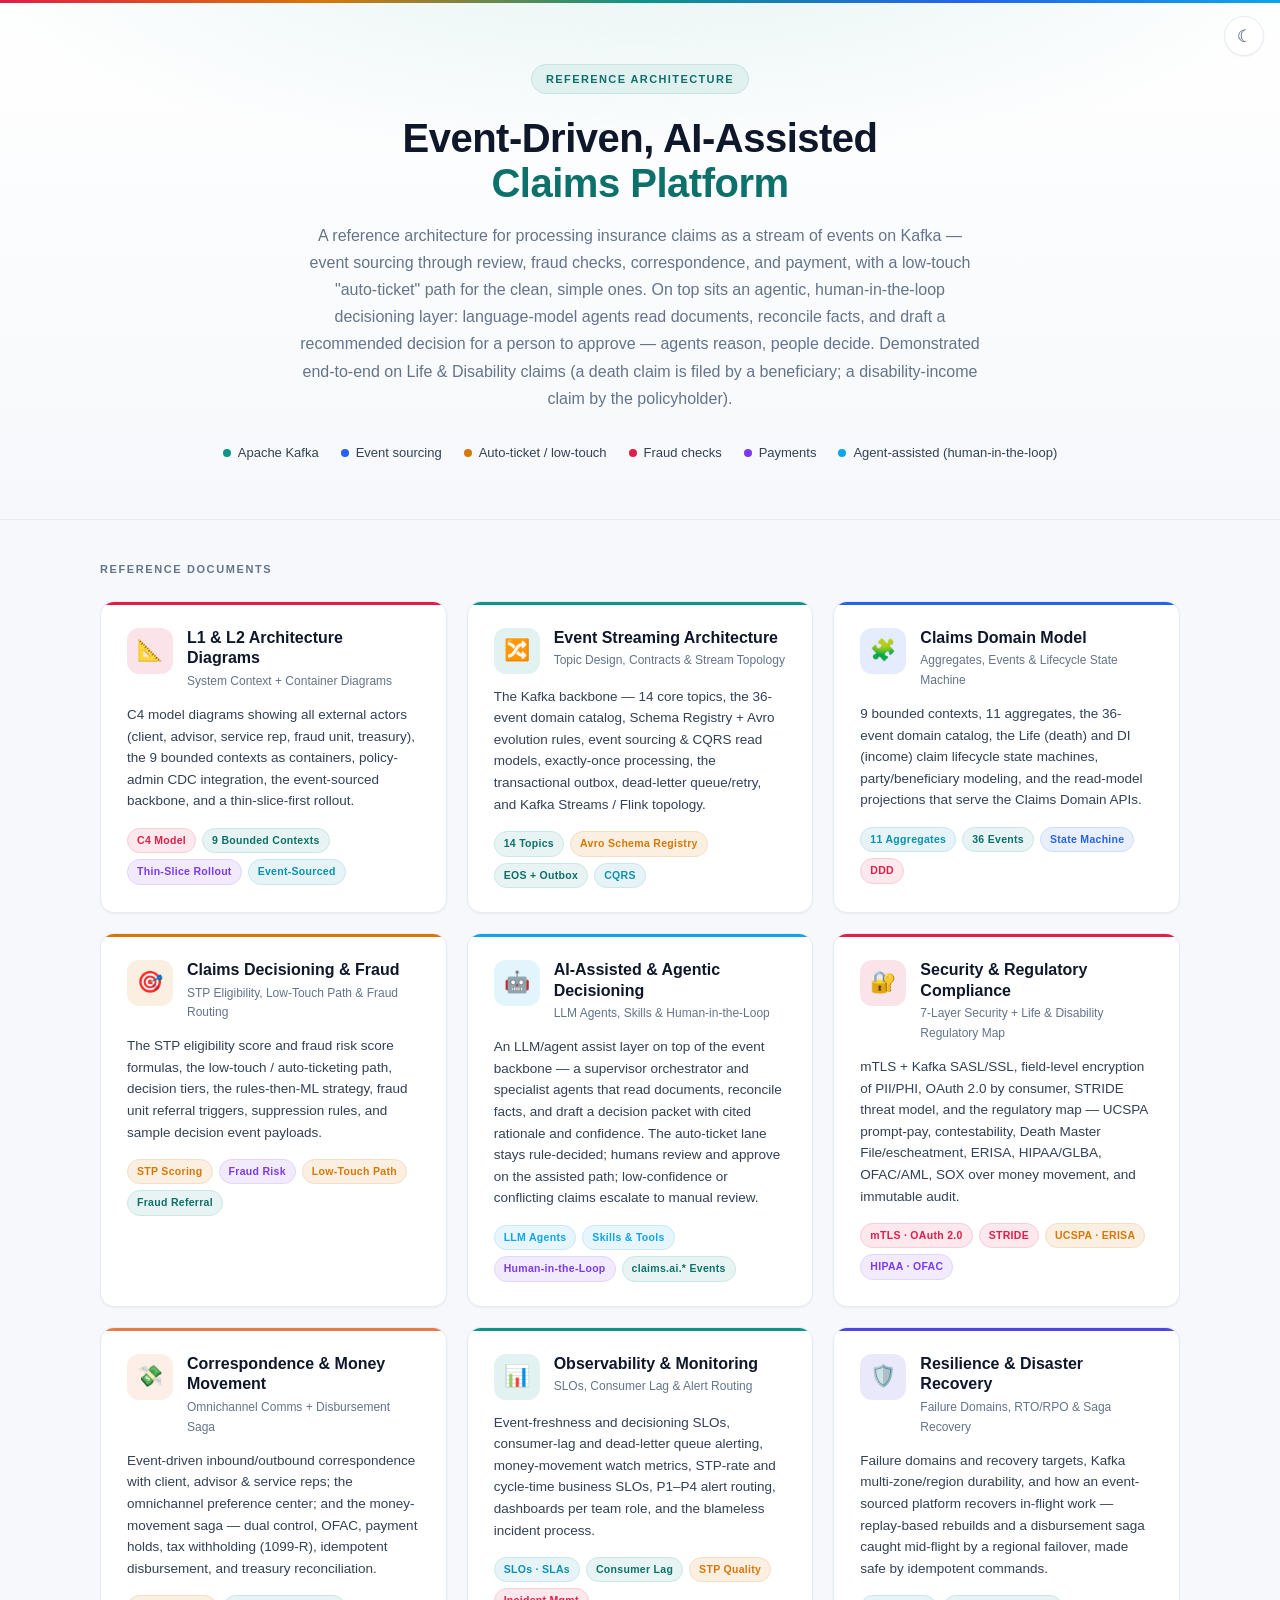
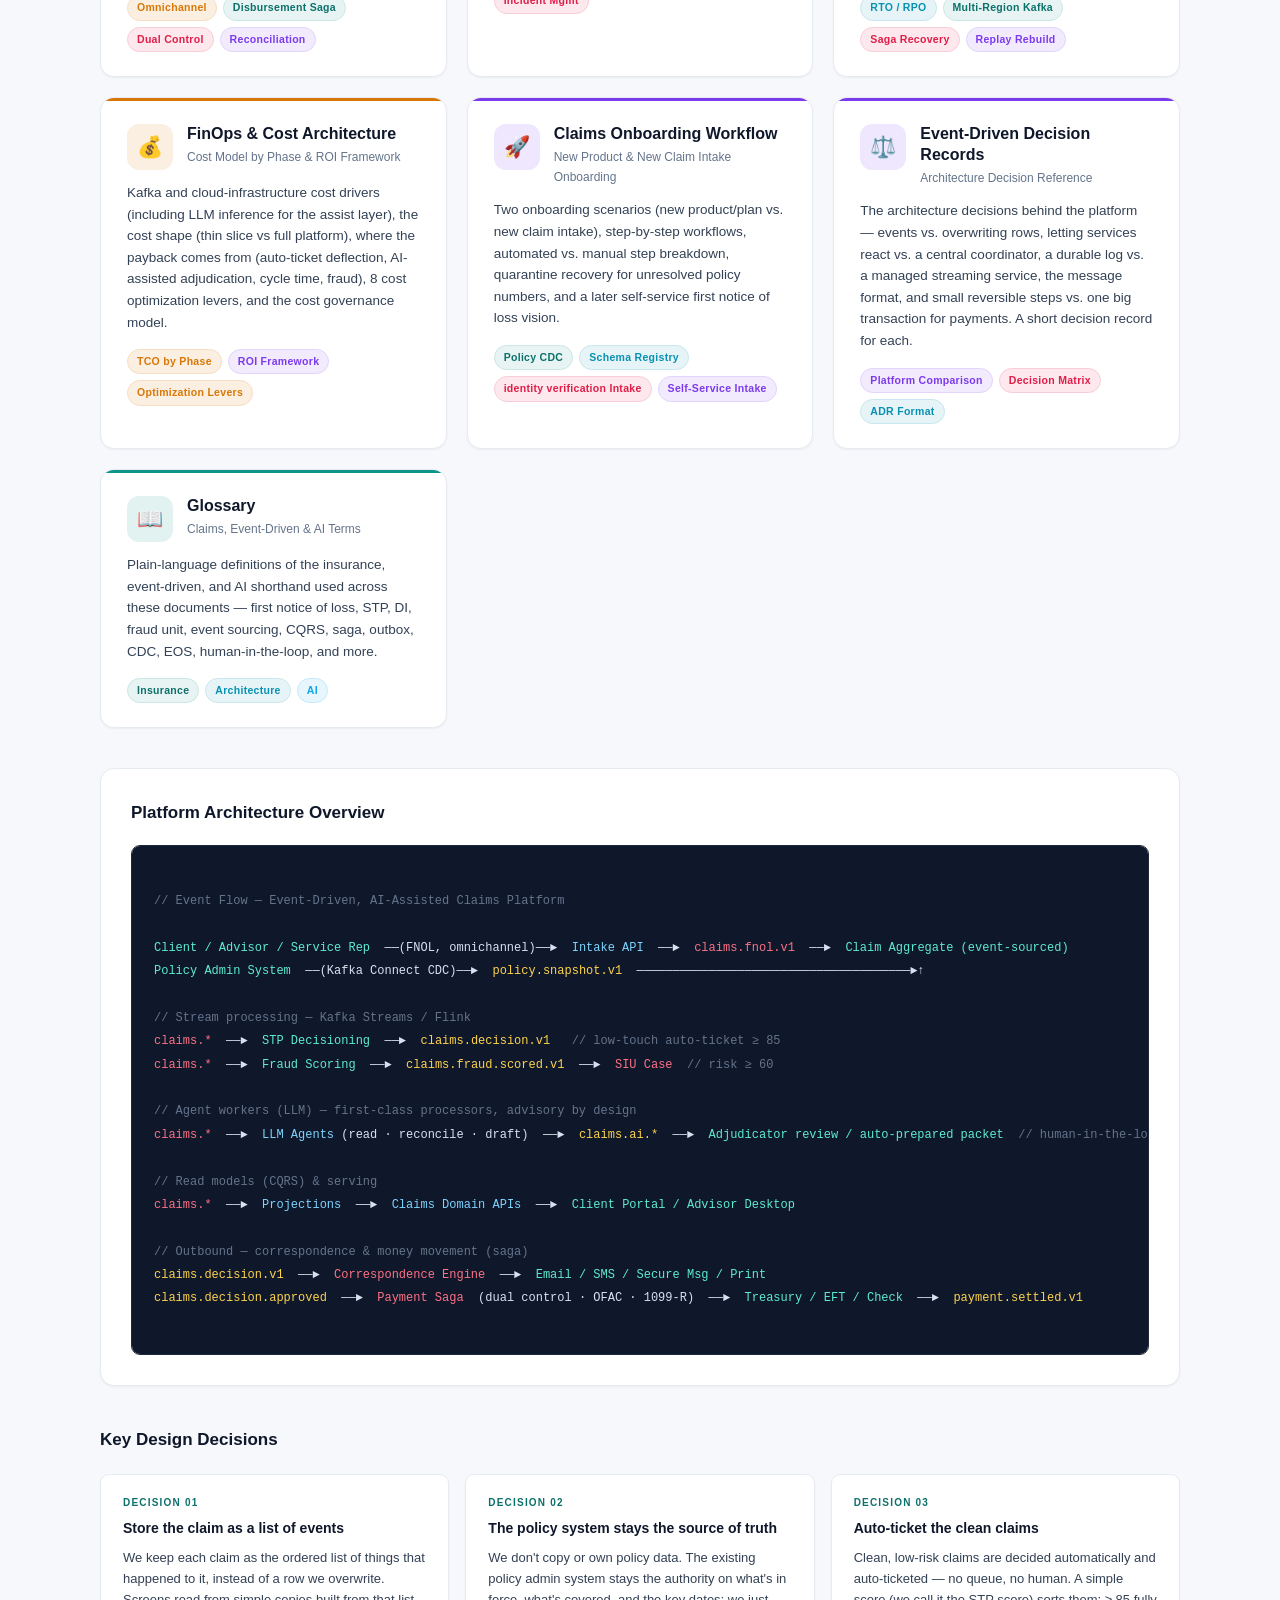
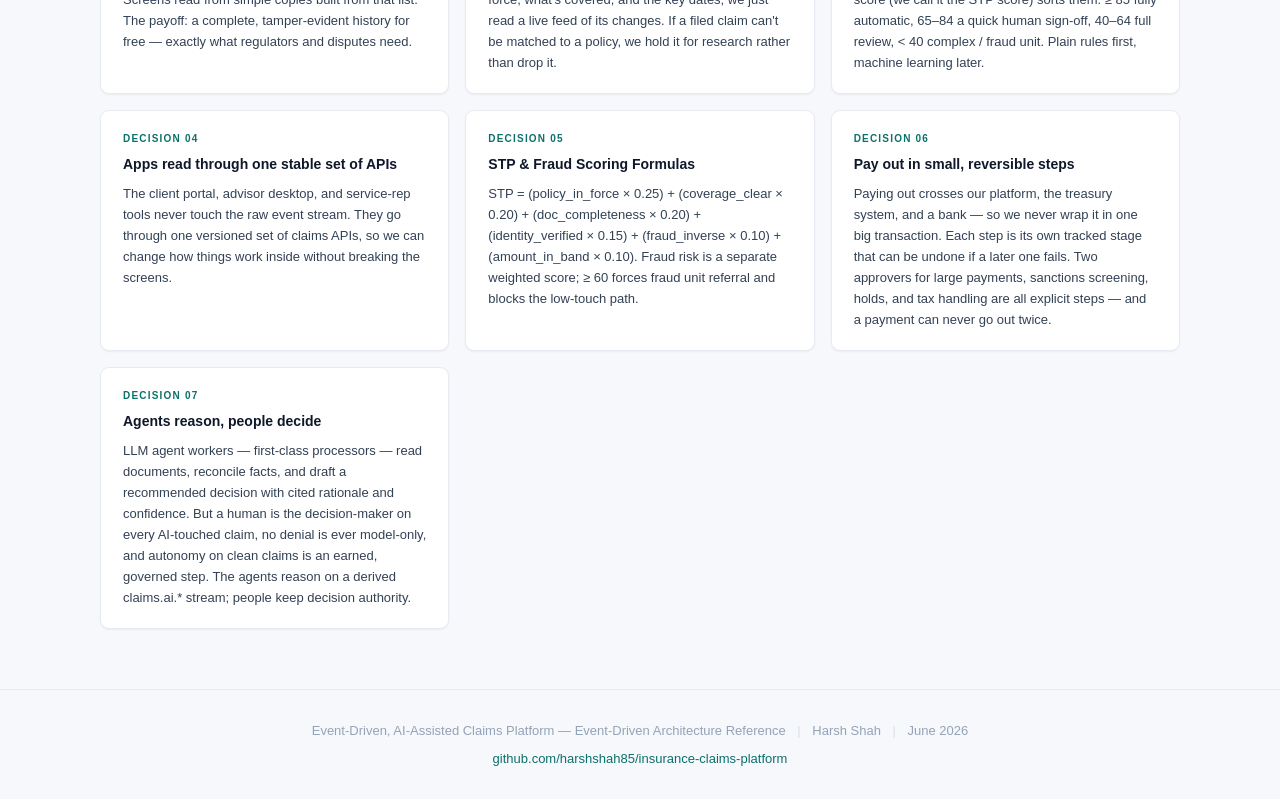
==== commit b2915329: "Review pass: update L1 System Context box to new identity; clean rename/abbreviation leftovers - L1 " ====
--- a/index.html
+++ b/index.html
@@ -148,7 +148,7 @@
         <div class="card-icon">🔐</div>
         <div>
           <div class="card-title">Security &amp; Regulatory Compliance</div>
-          <div class="card-subtitle">7-Layer Security + Life/DI Regulatory Map</div>
+          <div class="card-subtitle">7-Layer Security + Life &amp; Disability Regulatory Map</div>
         </div>
       </div>
       <div class="card-body">
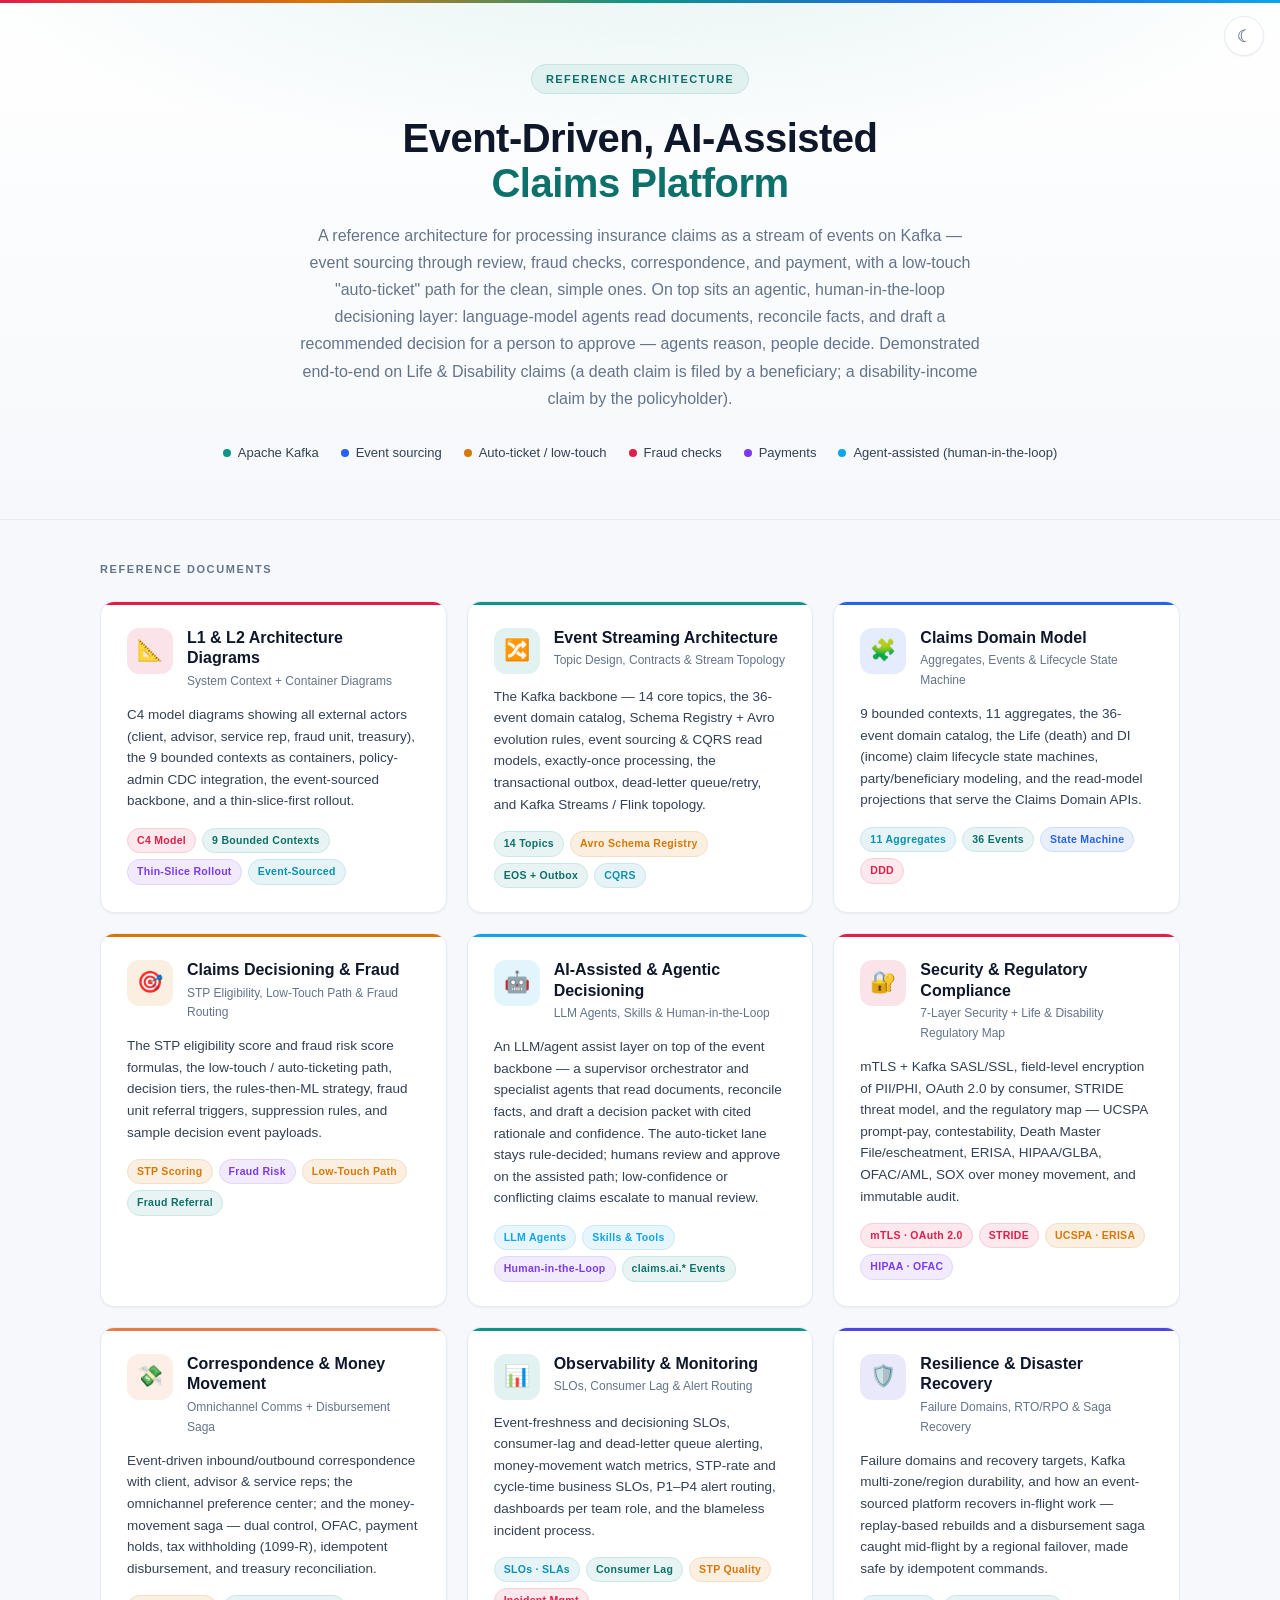
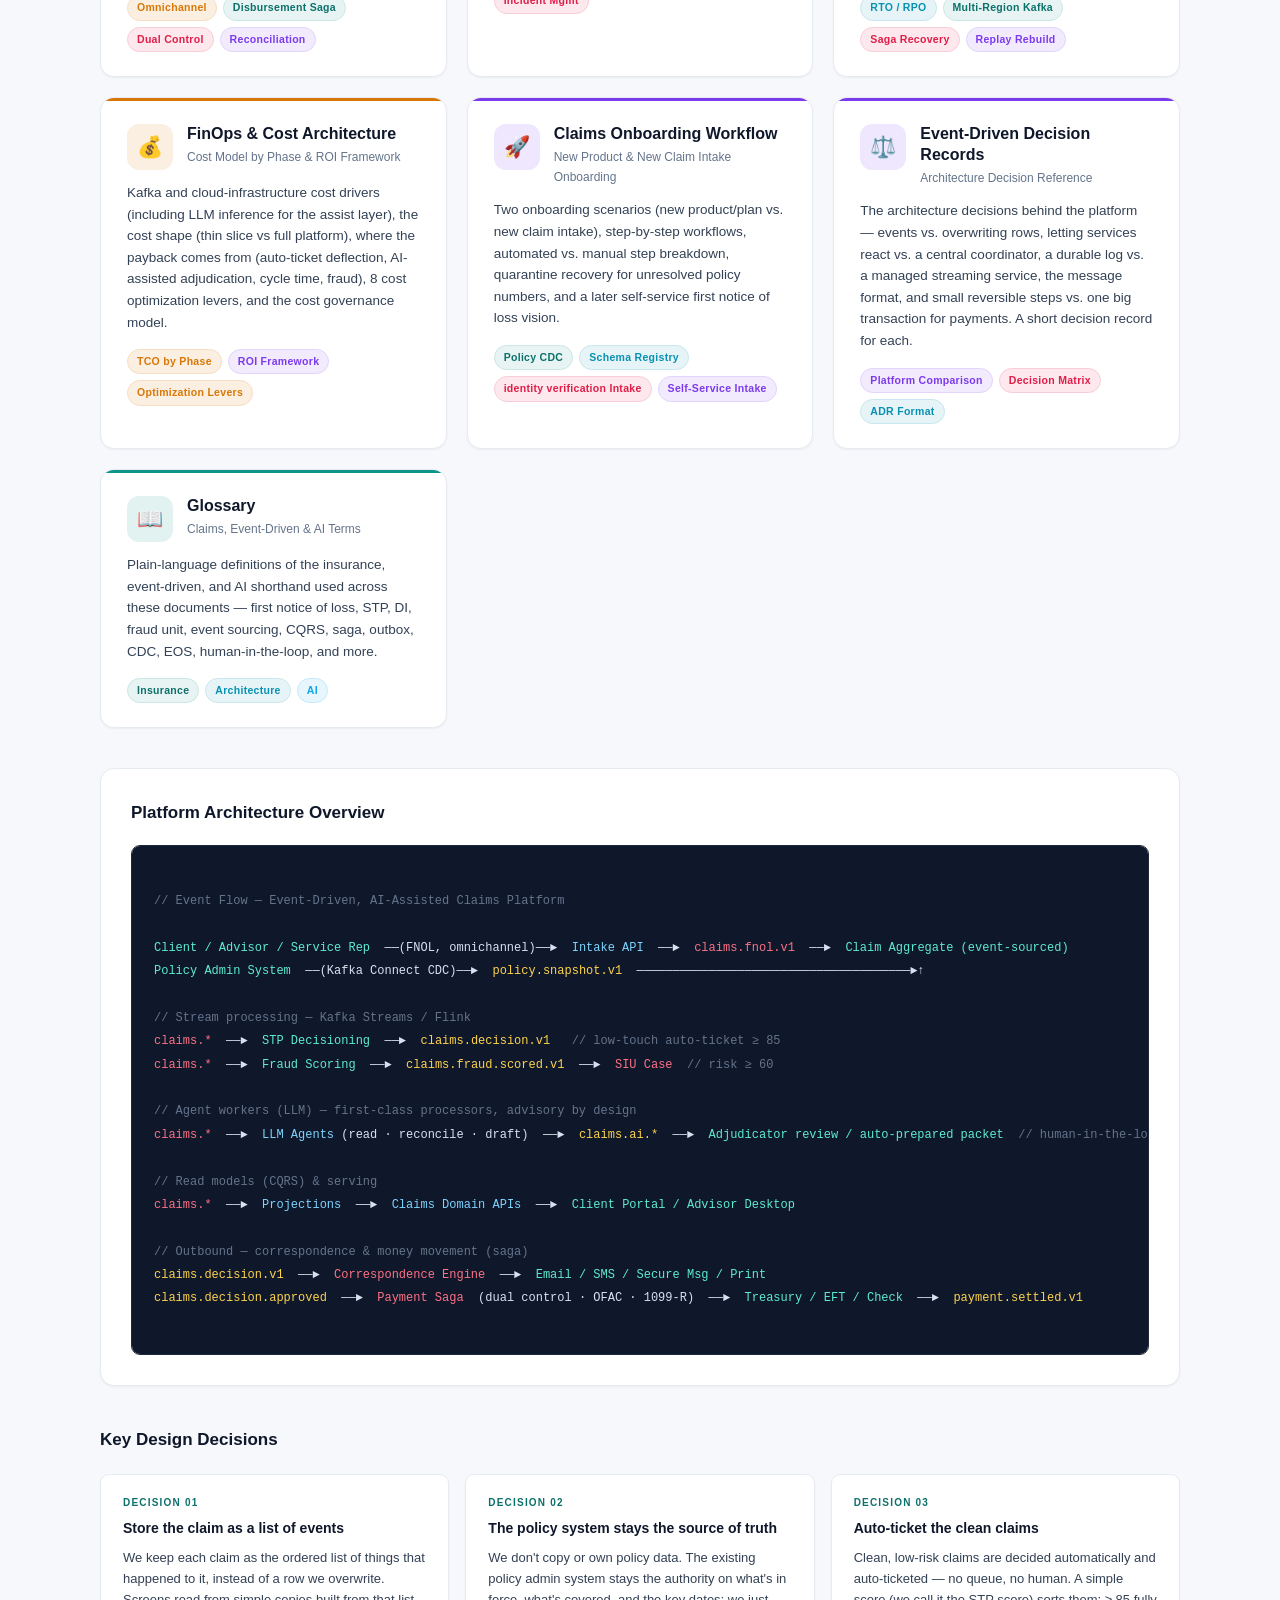
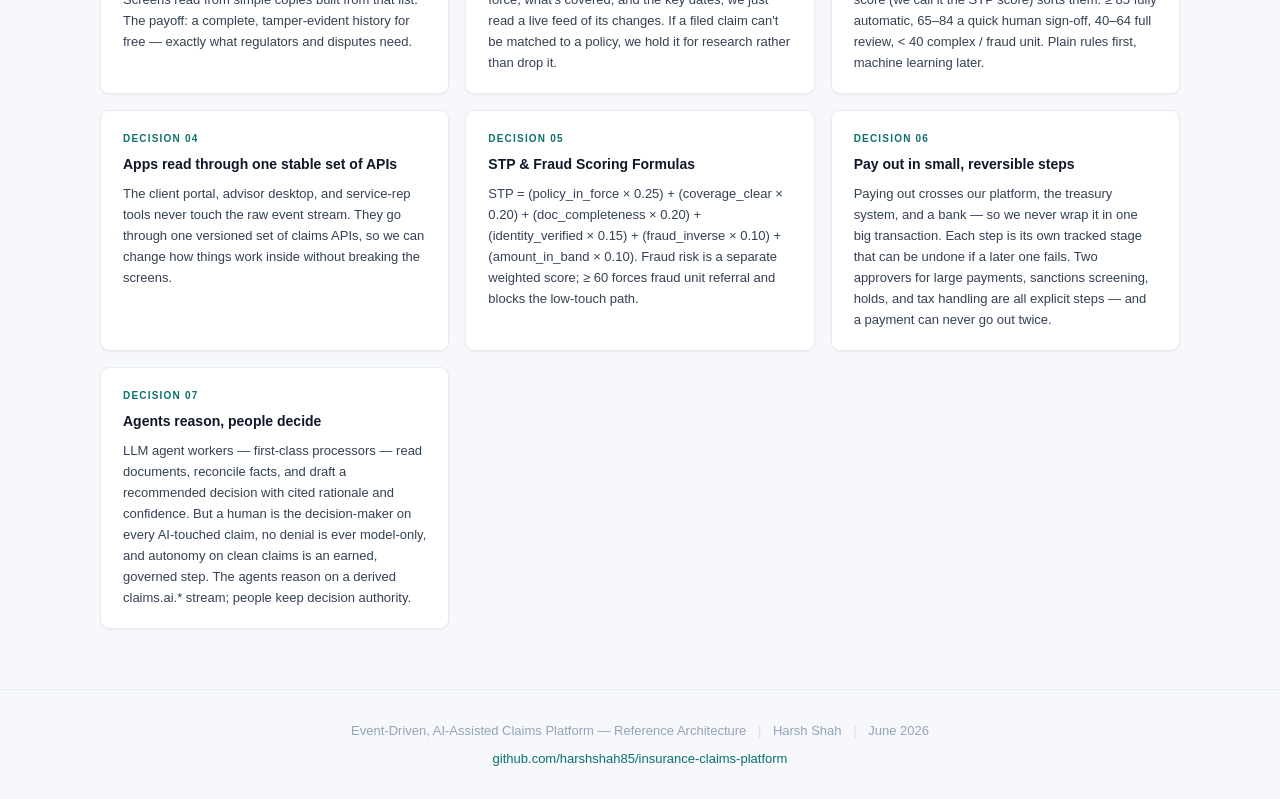
==== commit bd90c46e: "Line-by-line review: fix grammar/consistency nits across all docs - Onboarding: 'An first notice of " ====
--- a/index.html
+++ b/index.html
@@ -373,7 +373,7 @@
 
 <!-- FOOTER -->
 <footer>
-  <p>Event-Driven, AI-Assisted Claims Platform — Event-Driven Architecture Reference <span class="sep">|</span> Harsh Shah <span class="sep">|</span> June 2026</p>
+  <p>Event-Driven, AI-Assisted Claims Platform — Reference Architecture <span class="sep">|</span> Harsh Shah <span class="sep">|</span> June 2026</p>
   <p style="margin-top:6px;"><a href="https://github.com/harshshah85/insurance-claims-platform">github.com/harshshah85/insurance-claims-platform</a></p>
 </footer>
 
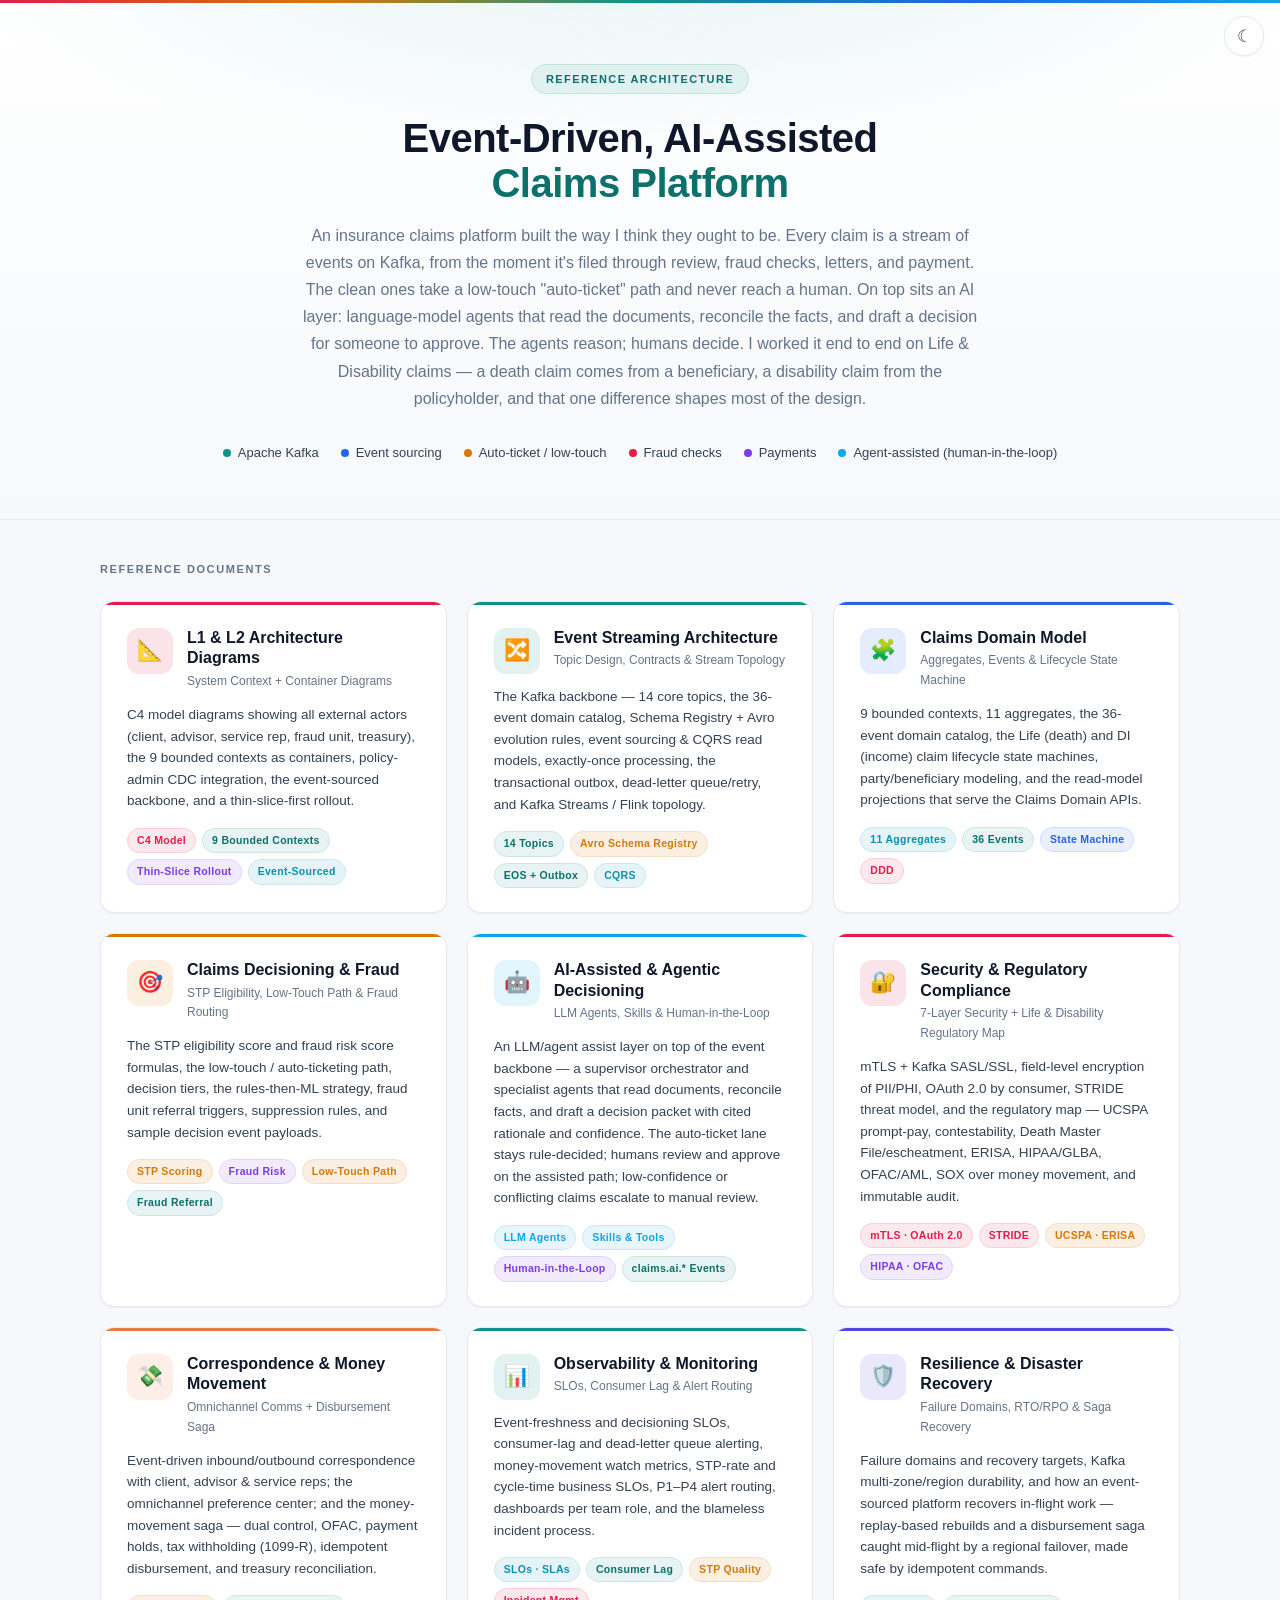
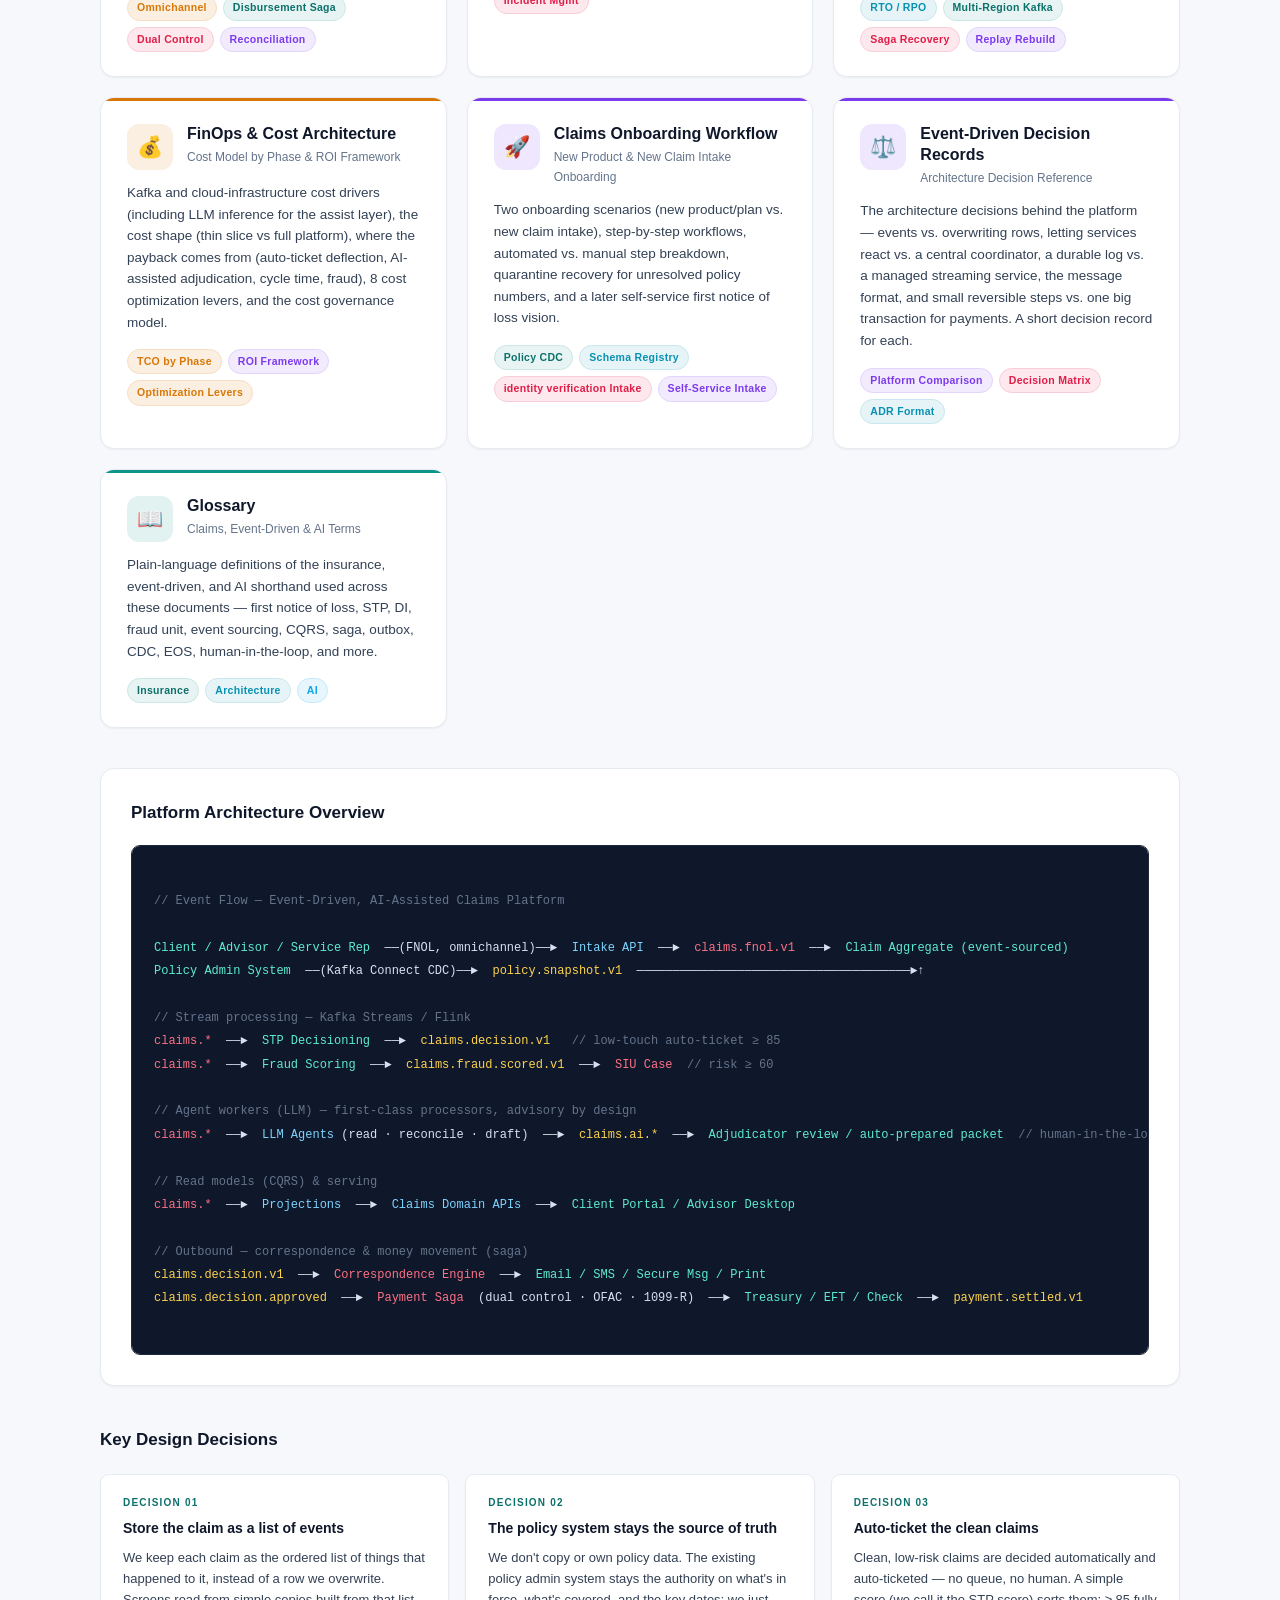
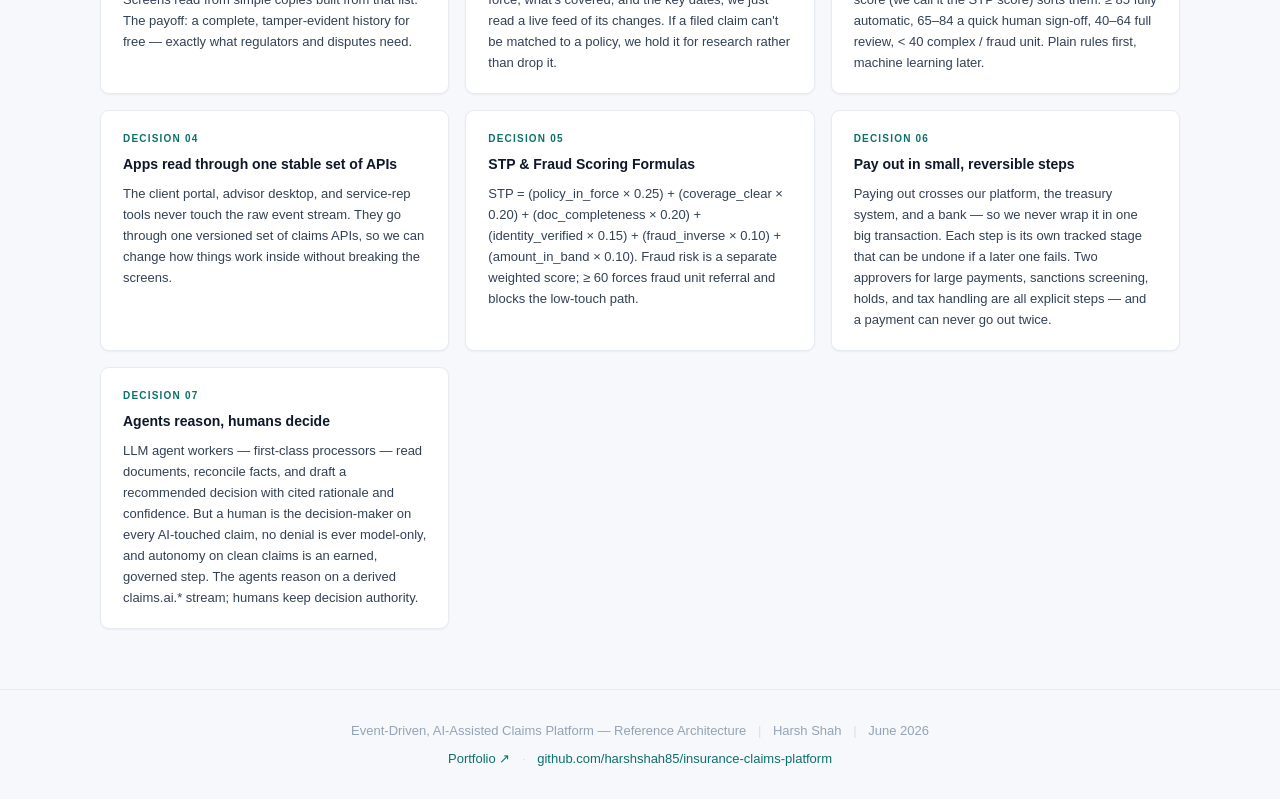
==== commit 566923ed: "Human-voice pass, people->human decisioning language, simplified Kafka diagram, portfolio cross-link" ====
--- a/index.html
+++ b/index.html
@@ -26,7 +26,7 @@
 <div class="hero">
   <div class="hero-tag">Reference Architecture</div>
   <h1>Event-Driven, AI-Assisted<br><span>Claims Platform</span></h1>
-  <p>A reference architecture for processing insurance claims as a stream of events on Kafka — event sourcing through review, fraud checks, correspondence, and payment, with a low-touch "auto-ticket" path for the clean, simple ones. On top sits an agentic, human-in-the-loop decisioning layer: language-model agents read documents, reconcile facts, and draft a recommended decision for a person to approve — agents reason, people decide. Demonstrated end-to-end on Life &amp; Disability claims (a death claim is filed by a beneficiary; a disability-income claim by the policyholder).</p>
+  <p>An insurance claims platform built the way I think they ought to be. Every claim is a stream of events on Kafka, from the moment it's filed through review, fraud checks, letters, and payment. The clean ones take a low-touch "auto-ticket" path and never reach a human. On top sits an AI layer: language-model agents that read the documents, reconcile the facts, and draft a decision for someone to approve. The agents reason; humans decide. I worked it end to end on Life &amp; Disability claims — a death claim comes from a beneficiary, a disability claim from the policyholder, and that one difference shapes most of the design.</p>
   <div class="hero-meta">
     <span><span class="dot" style="background:#0d9488"></span> Apache Kafka</span>
     <span><span class="dot" style="background:#2563eb"></span> Event sourcing</span>
@@ -365,16 +365,16 @@
     </div>
     <div class="decision-item">
       <div class="decision-num">Decision 07</div>
-      <h3>Agents reason, people decide</h3>
-      <p>LLM agent workers — first-class processors — read documents, reconcile facts, and draft a recommended decision with cited rationale and confidence. But a human is the decision-maker on every AI-touched claim, no denial is ever model-only, and autonomy on clean claims is an earned, governed step. The agents reason on a derived claims.ai.* stream; people keep decision authority.</p>
+      <h3>Agents reason, humans decide</h3>
+      <p>LLM agent workers — first-class processors — read documents, reconcile facts, and draft a recommended decision with cited rationale and confidence. But a human is the decision-maker on every AI-touched claim, no denial is ever model-only, and autonomy on clean claims is an earned, governed step. The agents reason on a derived claims.ai.* stream; humans keep decision authority.</p>
     </div>
   </div>
 </div>
 
 <!-- FOOTER -->
 <footer>
-  <p>Event-Driven, AI-Assisted Claims Platform — Reference Architecture <span class="sep">|</span> Harsh Shah <span class="sep">|</span> June 2026</p>
-  <p style="margin-top:6px;"><a href="https://github.com/harshshah85/insurance-claims-platform">github.com/harshshah85/insurance-claims-platform</a></p>
+  <p>Event-Driven, AI-Assisted Claims Platform — Reference Architecture <span class="sep">|</span> <a href="https://harshshah85.github.io/about-me/" style="color:inherit">Harsh Shah</a> <span class="sep">|</span> June 2026</p>
+  <p style="margin-top:6px;"><a href="https://harshshah85.github.io/about-me/">Portfolio ↗</a> <span class="sep">·</span> <a href="https://github.com/harshshah85/insurance-claims-platform">github.com/harshshah85/insurance-claims-platform</a></p>
 </footer>
 
 <script src="app.js" defer></script>
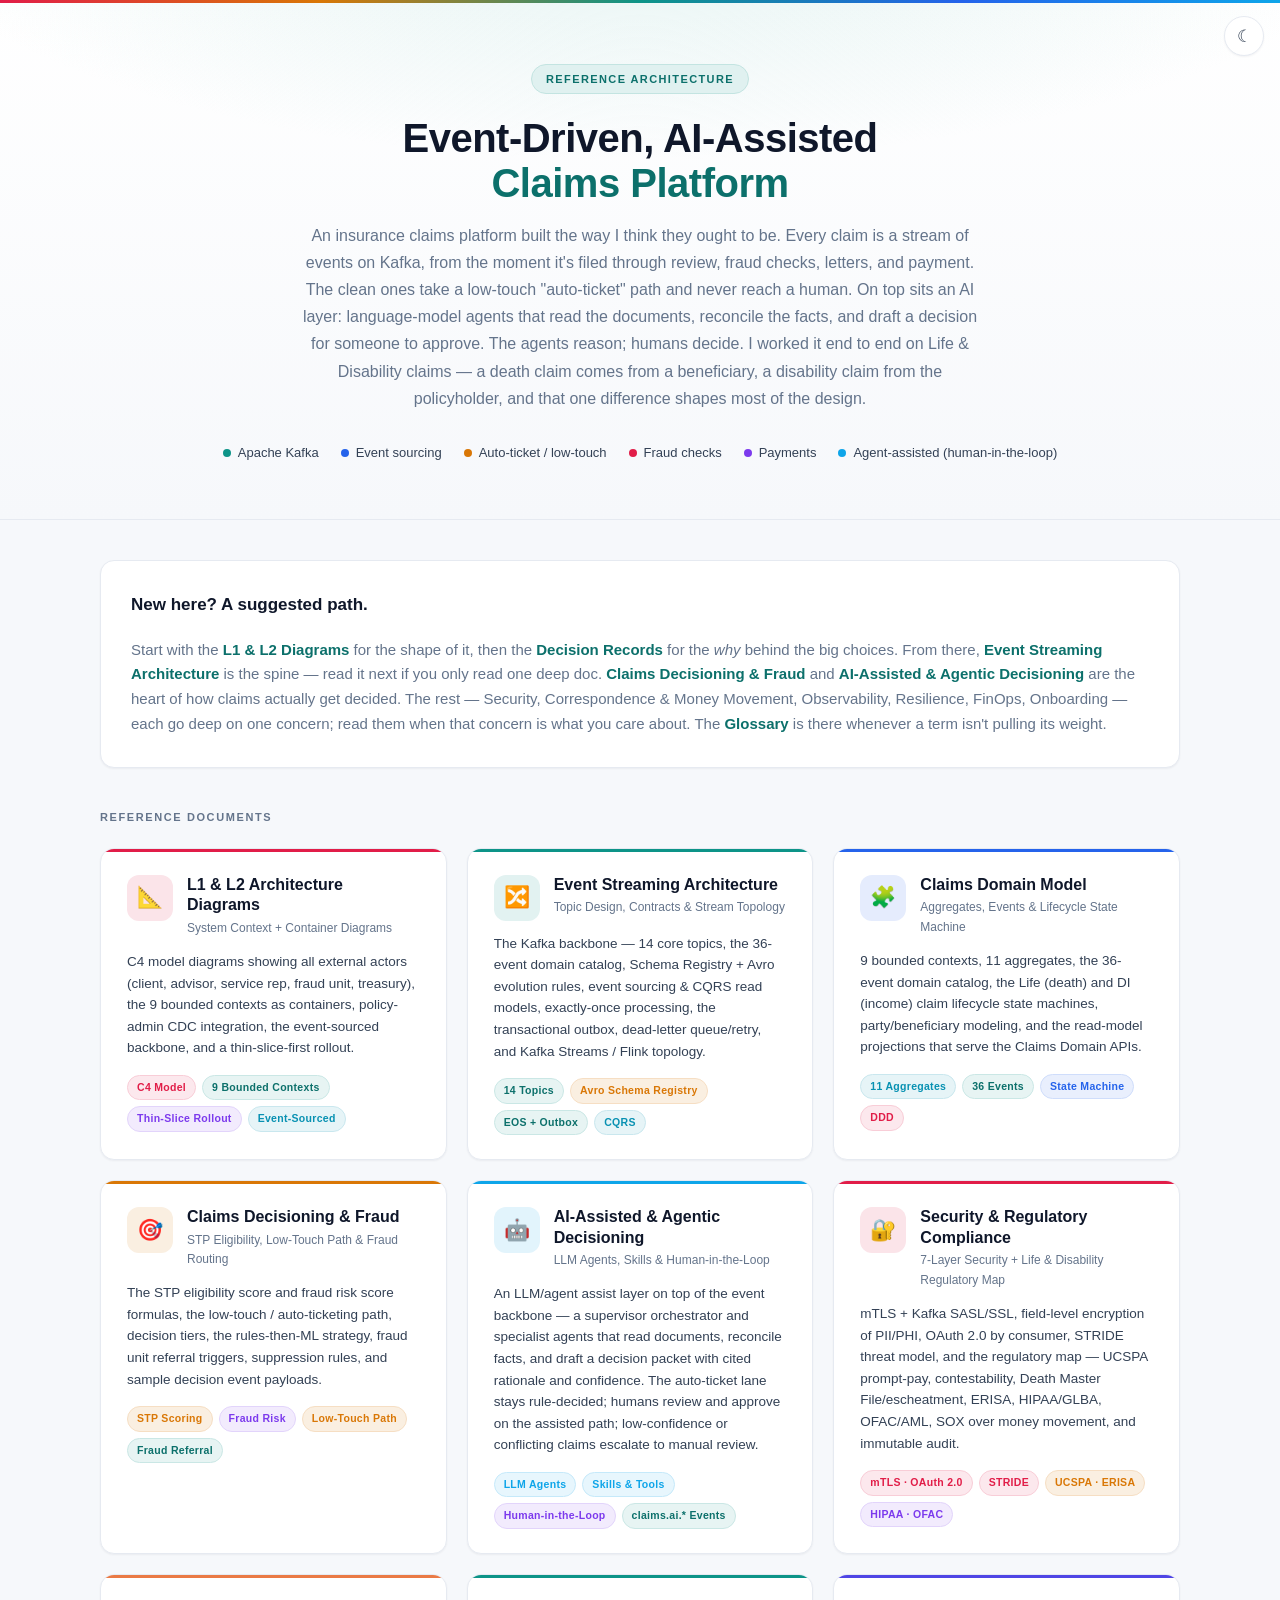
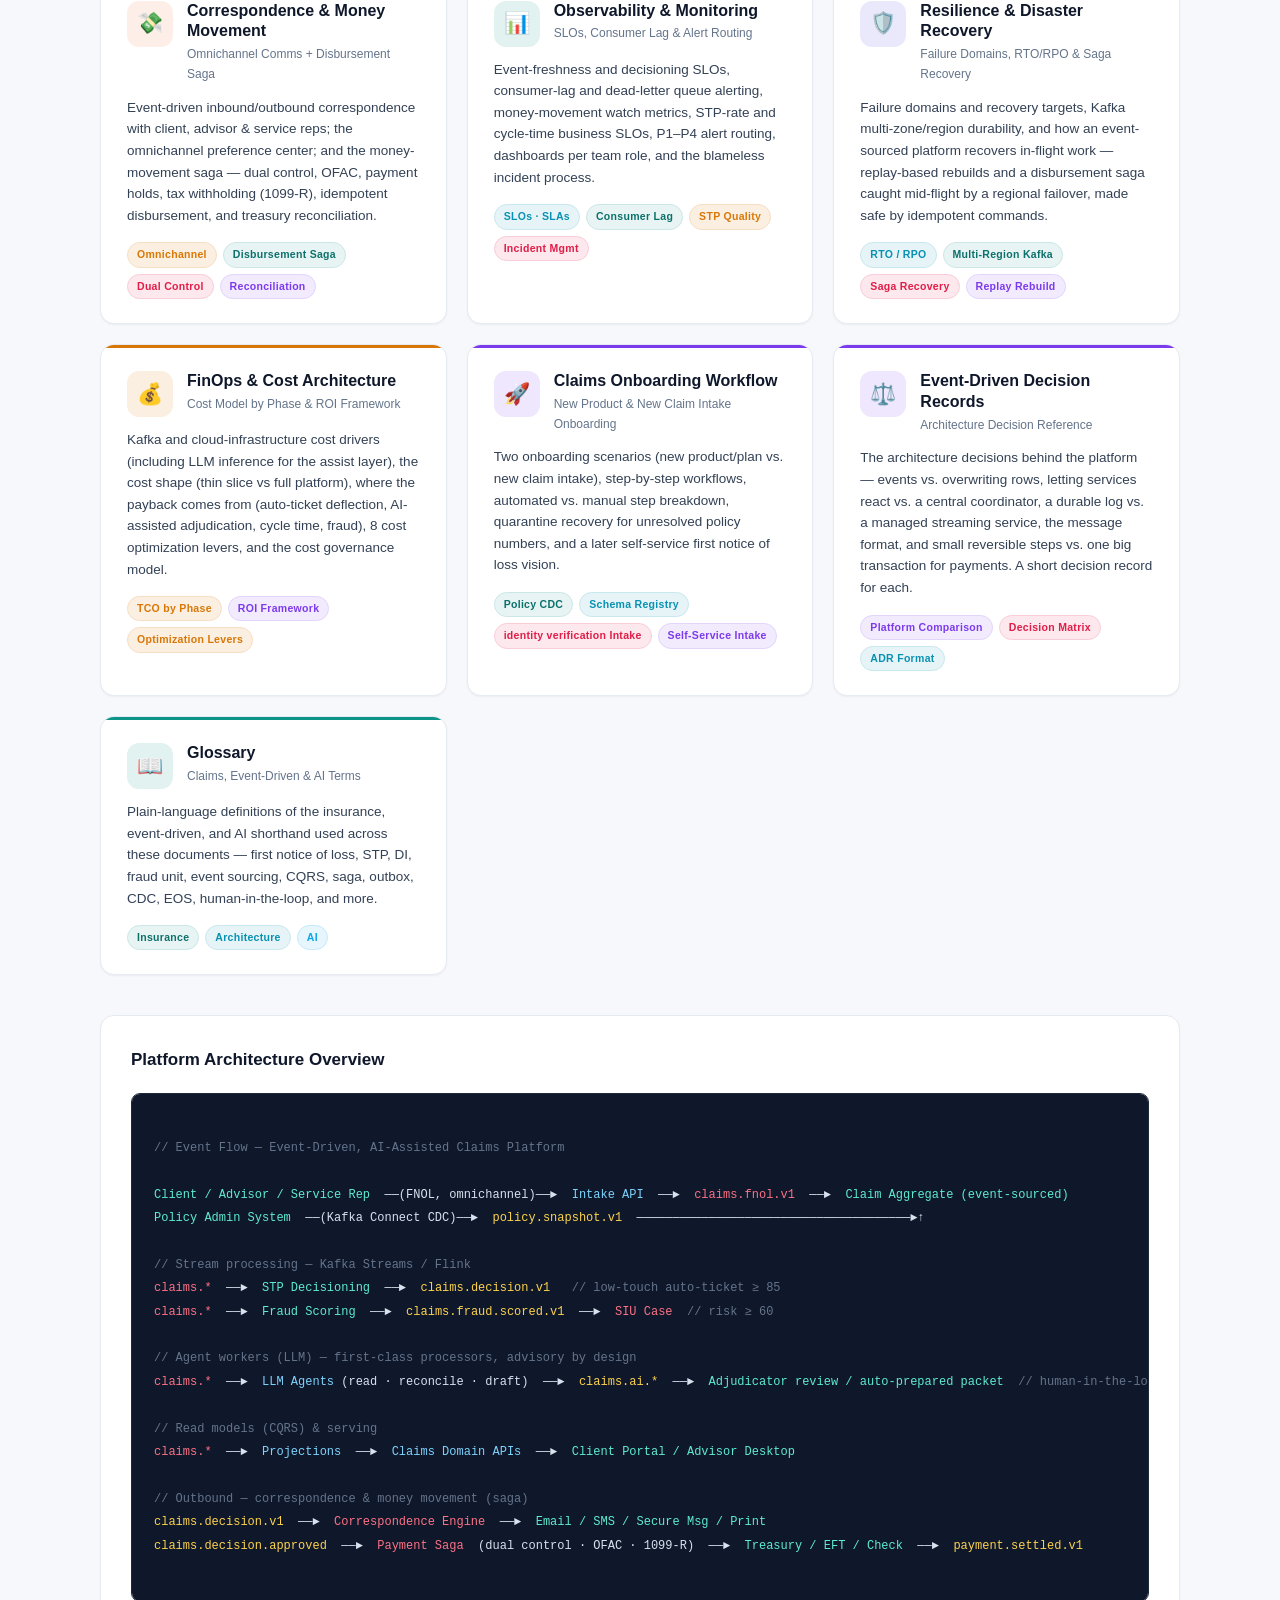
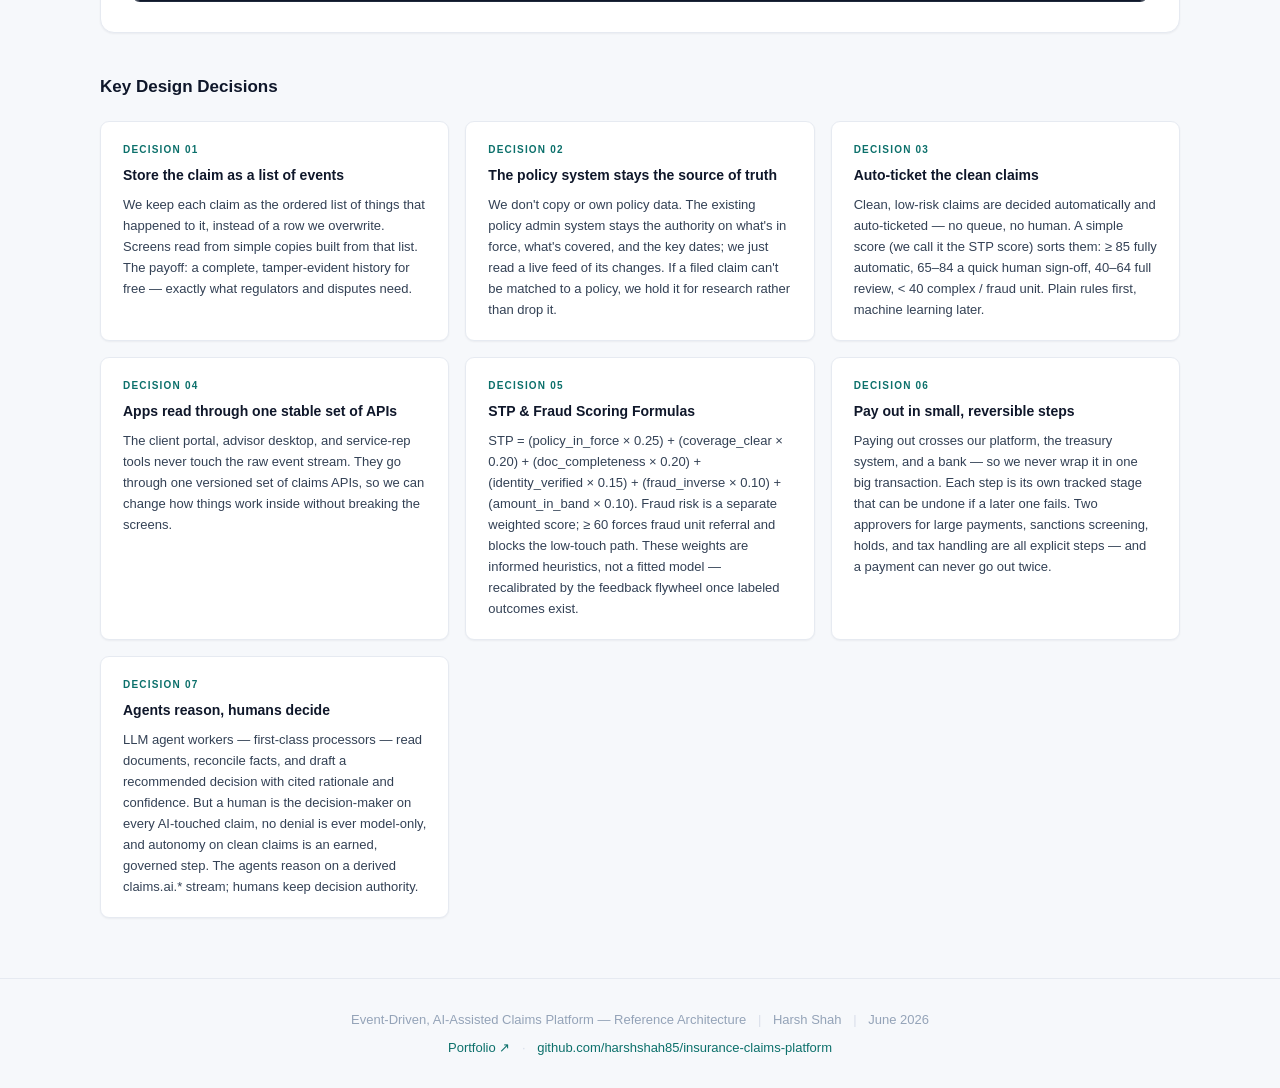
==== commit 2189d0ed: "Address architecture-review punch-list: ADR-08, RPO precision, AUTO-lane & retention fixes - Add ADR" ====
--- a/index.html
+++ b/index.html
@@ -37,6 +37,14 @@
   </div>
 </div>
 
+<!-- READING PATH -->
+<div class="wrap section" style="padding-bottom:0;">
+  <div class="panel">
+    <h2>New here? A suggested path.</h2>
+    <p style="color:var(--muted);line-height:1.65;margin:0;">Start with the <a href="Architecture-Diagrams-L1-L2.html"><strong>L1 &amp; L2 Diagrams</strong></a> for the shape of it, then the <a href="Event-Driven-Decision-Records.html"><strong>Decision Records</strong></a> for the <em>why</em> behind the big choices. From there, <a href="Event-Streaming-Architecture.html"><strong>Event Streaming Architecture</strong></a> is the spine — read it next if you only read one deep doc. <a href="Claims-Decisioning-and-Fraud.html"><strong>Claims Decisioning &amp; Fraud</strong></a> and <a href="AI-Agentic-Decisioning.html"><strong>AI-Assisted &amp; Agentic Decisioning</strong></a> are the heart of how claims actually get decided. The rest — Security, Correspondence &amp; Money Movement, Observability, Resilience, FinOps, Onboarding — each go deep on one concern; read them when that concern is what you care about. The <a href="Glossary.html"><strong>Glossary</strong></a> is there whenever a term isn't pulling its weight.</p>
+  </div>
+</div>
+
 <!-- DOCUMENT CARDS -->
 <div class="wrap section">
   <div class="section-label">Reference Documents</div>
@@ -356,7 +364,7 @@
     <div class="decision-item">
       <div class="decision-num">Decision 05</div>
       <h3>STP &amp; Fraud Scoring Formulas</h3>
-      <p>STP = (policy_in_force × 0.25) + (coverage_clear × 0.20) + (doc_completeness × 0.20) + (identity_verified × 0.15) + (fraud_inverse × 0.10) + (amount_in_band × 0.10). Fraud risk is a separate weighted score; ≥ 60 forces fraud unit referral and blocks the low-touch path.</p>
+      <p>STP = (policy_in_force × 0.25) + (coverage_clear × 0.20) + (doc_completeness × 0.20) + (identity_verified × 0.15) + (fraud_inverse × 0.10) + (amount_in_band × 0.10). Fraud risk is a separate weighted score; ≥ 60 forces fraud unit referral and blocks the low-touch path. These weights are informed heuristics, not a fitted model — recalibrated by the feedback flywheel once labeled outcomes exist.</p>
     </div>
     <div class="decision-item">
       <div class="decision-num">Decision 06</div>
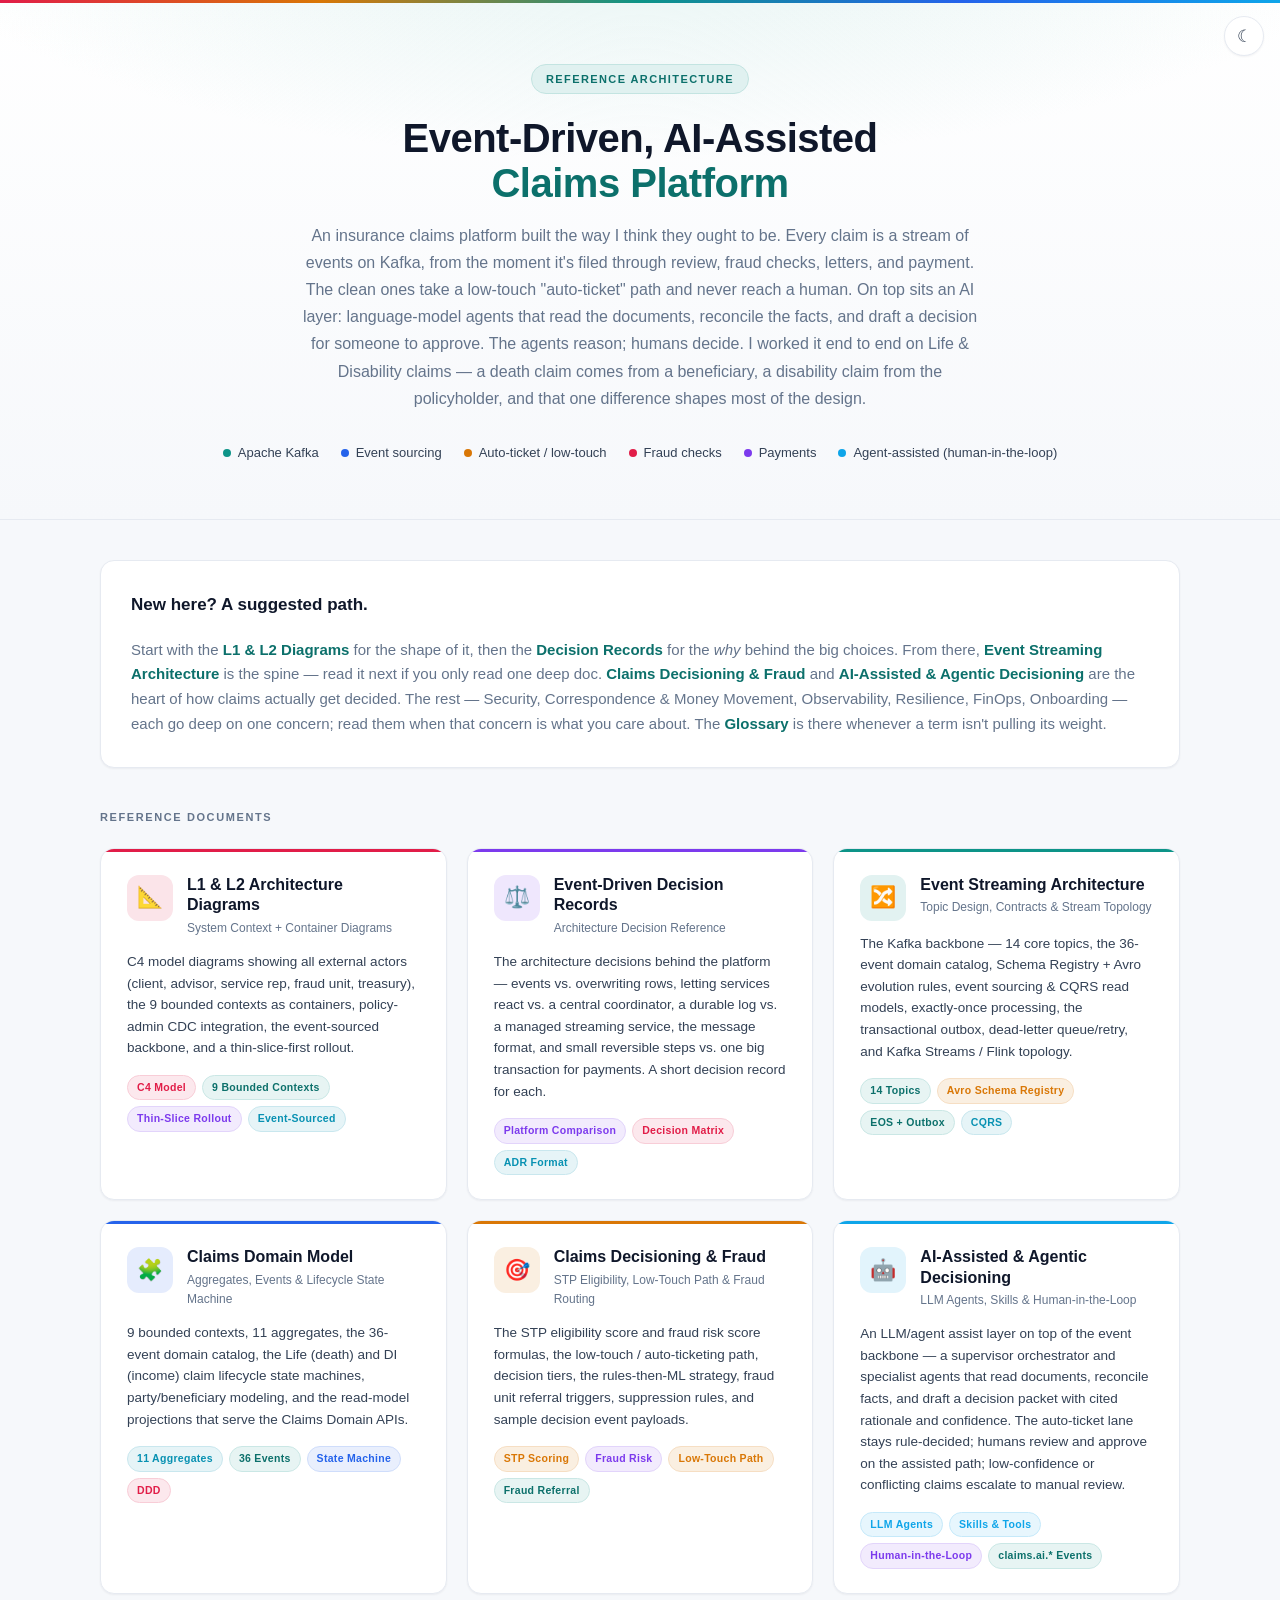
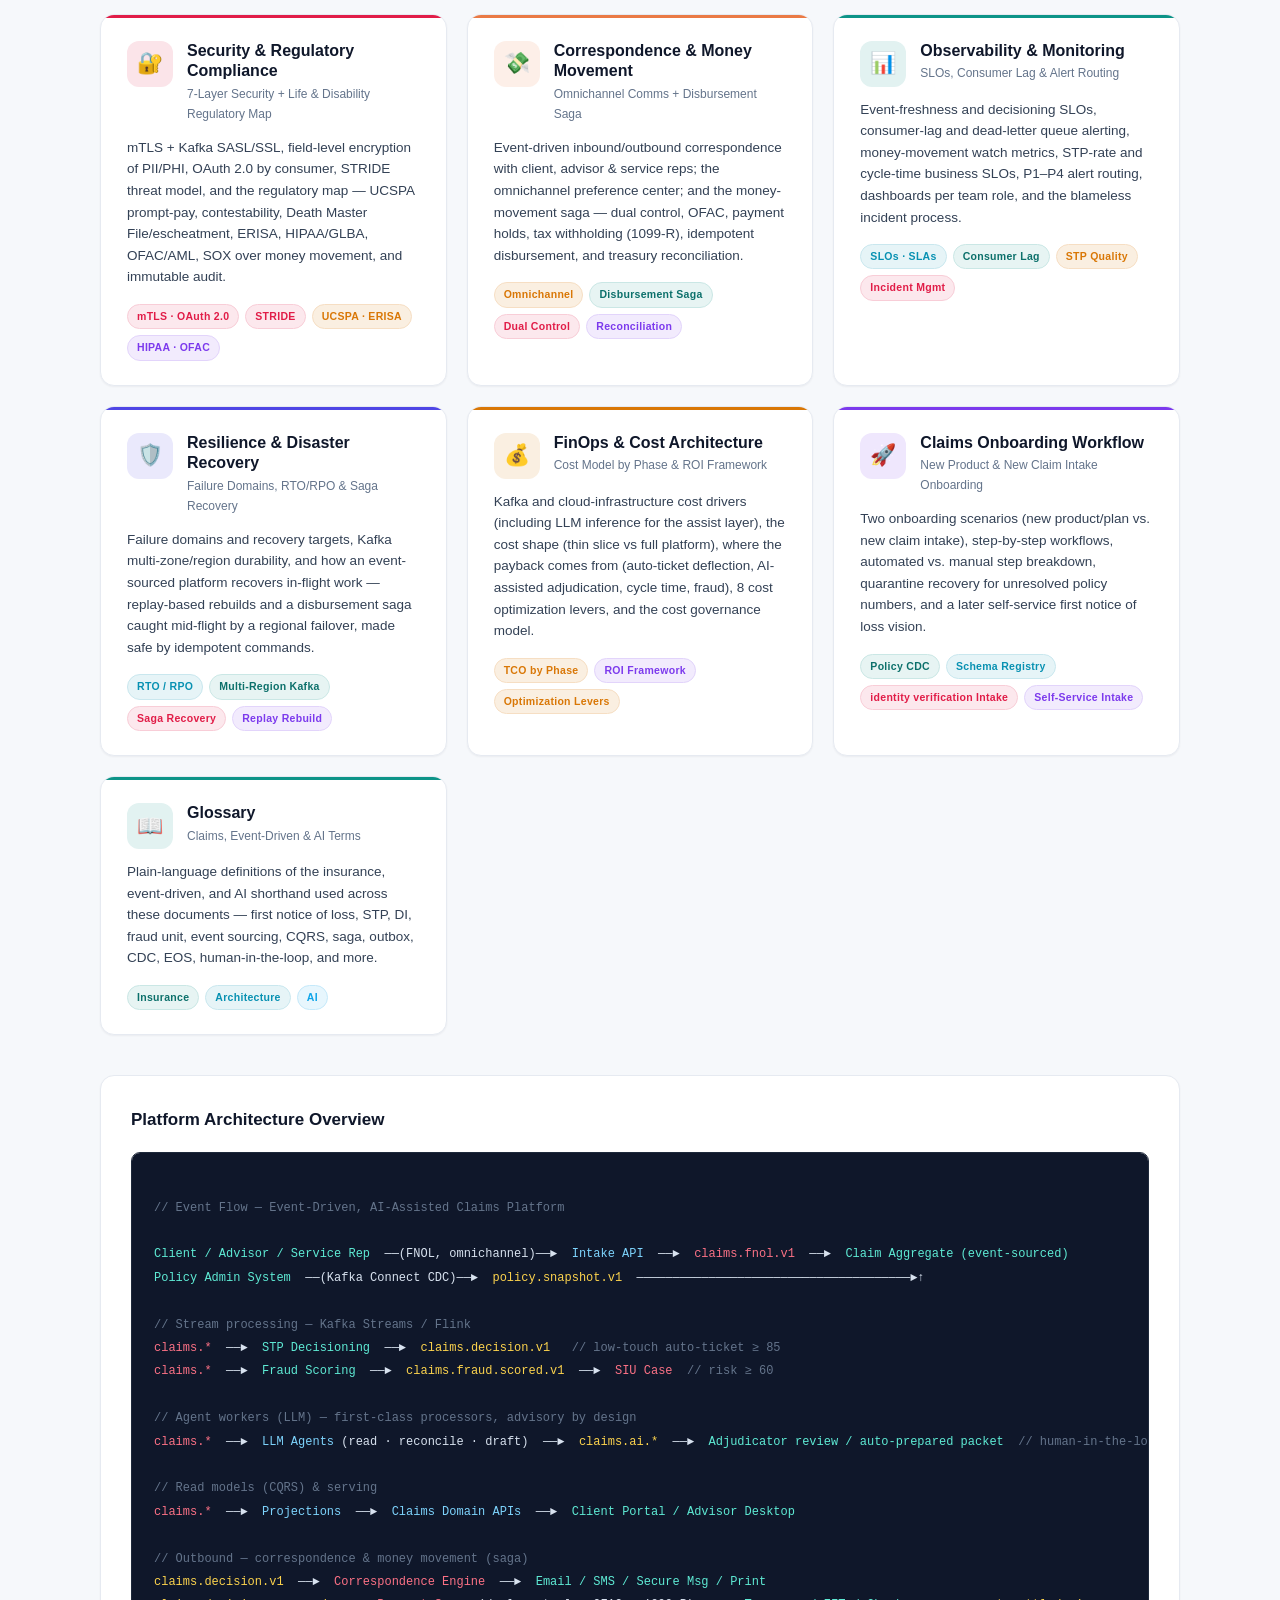
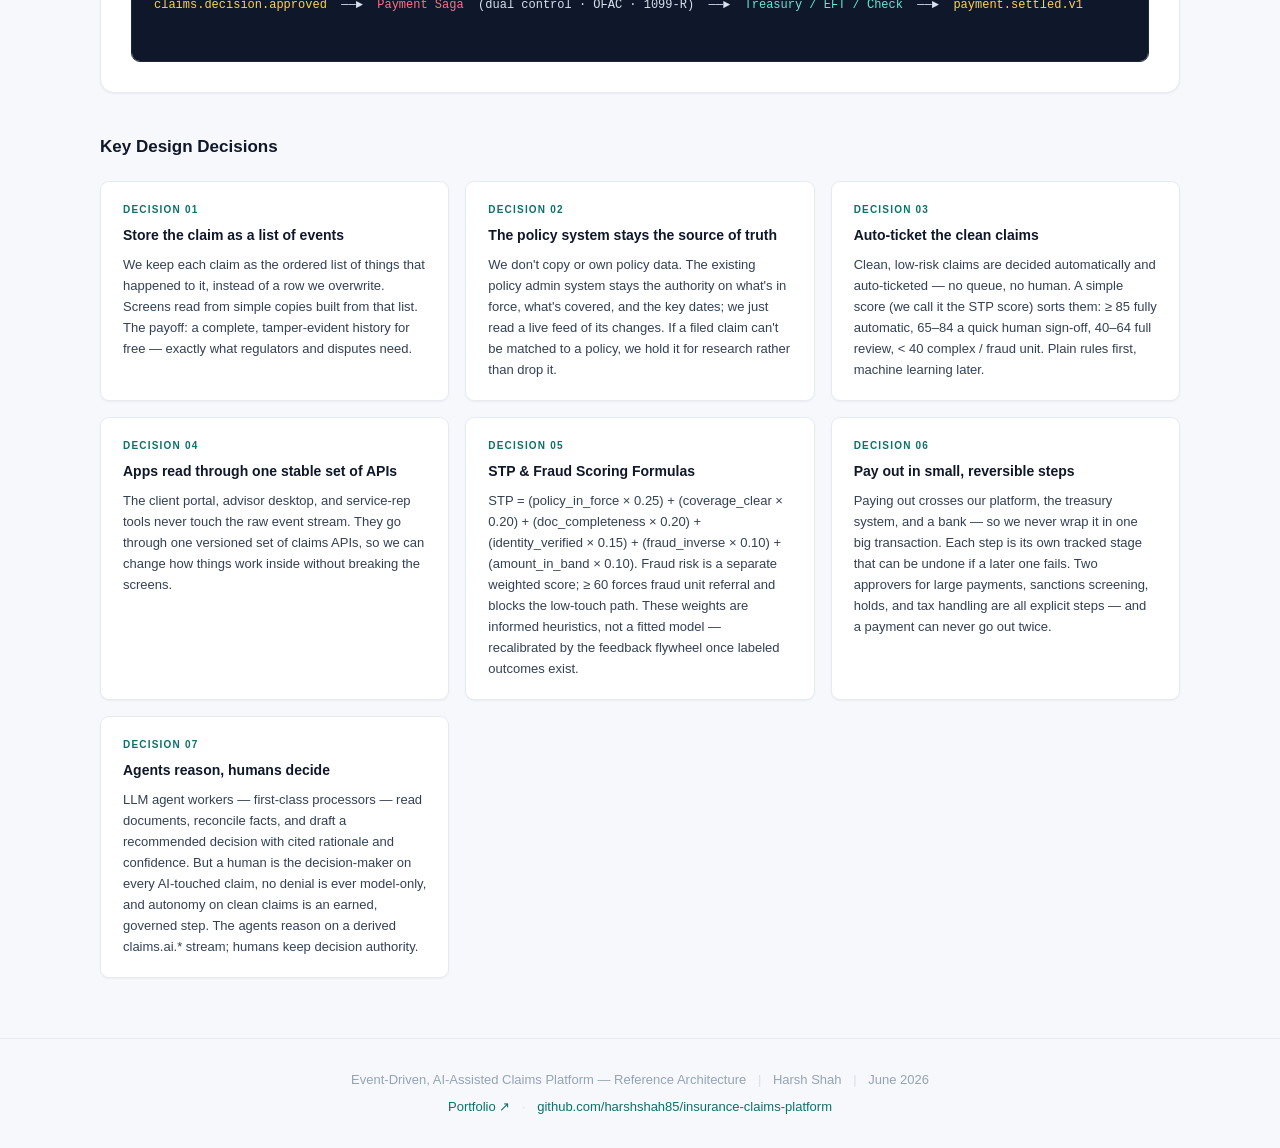
==== commit 794c3c28: "Promote Event-Driven Decision Records (ADR) tile to second position on home page" ====
--- a/index.html
+++ b/index.html
@@ -70,6 +70,25 @@
       </div>
     </a>
 
+    <!-- Decision Records -->
+    <a href="Event-Driven-Decision-Records.html" class="card" style="--cat:var(--c-ml)">
+      <div class="card-header">
+        <div class="card-icon">⚖️</div>
+        <div>
+          <div class="card-title">Event-Driven Decision Records</div>
+          <div class="card-subtitle">Architecture Decision Reference</div>
+        </div>
+      </div>
+      <div class="card-body">
+        The architecture decisions behind the platform — events vs. overwriting rows, letting services react vs. a central coordinator, a durable log vs. a managed streaming service, the message format, and small reversible steps vs. one big transaction for payments. A short decision record for each.
+      </div>
+      <div class="card-tags">
+        <span class="tag tag-ml">Platform Comparison</span>
+        <span class="tag tag-arch">Decision Matrix</span>
+        <span class="tag tag-api">ADR Format</span>
+      </div>
+    </a>
+
     <!-- Event Streaming Architecture -->
     <a href="Event-Streaming-Architecture.html" class="card" style="--cat:var(--c-stream)">
       <div class="card-header">
@@ -266,25 +285,6 @@
         <span class="tag tag-api">Schema Registry</span>
         <span class="tag tag-arch">identity verification Intake</span>
         <span class="tag tag-ml">Self-Service Intake</span>
-      </div>
-    </a>
-
-    <!-- Decision Records -->
-    <a href="Event-Driven-Decision-Records.html" class="card" style="--cat:var(--c-ml)">
-      <div class="card-header">
-        <div class="card-icon">⚖️</div>
-        <div>
-          <div class="card-title">Event-Driven Decision Records</div>
-          <div class="card-subtitle">Architecture Decision Reference</div>
-        </div>
-      </div>
-      <div class="card-body">
-        The architecture decisions behind the platform — events vs. overwriting rows, letting services react vs. a central coordinator, a durable log vs. a managed streaming service, the message format, and small reversible steps vs. one big transaction for payments. A short decision record for each.
-      </div>
-      <div class="card-tags">
-        <span class="tag tag-ml">Platform Comparison</span>
-        <span class="tag tag-arch">Decision Matrix</span>
-        <span class="tag tag-api">ADR Format</span>
       </div>
     </a>
 
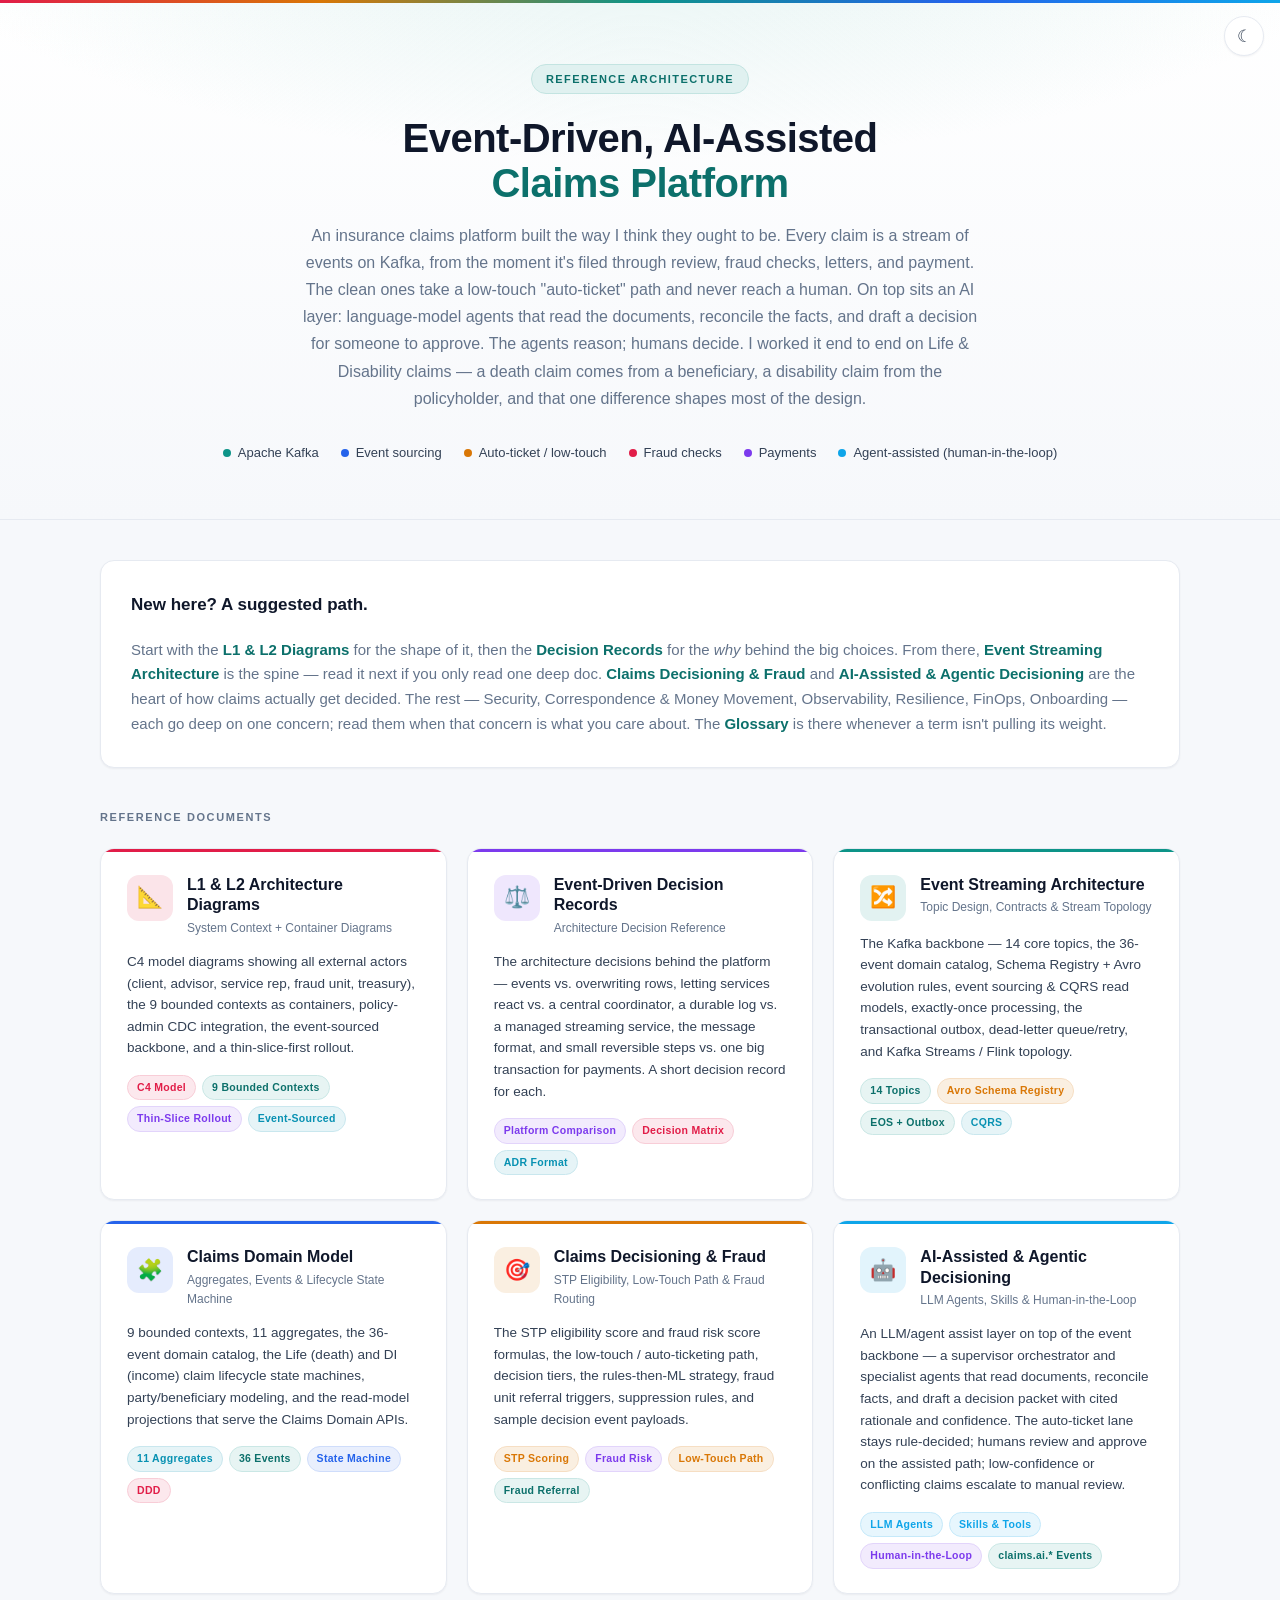
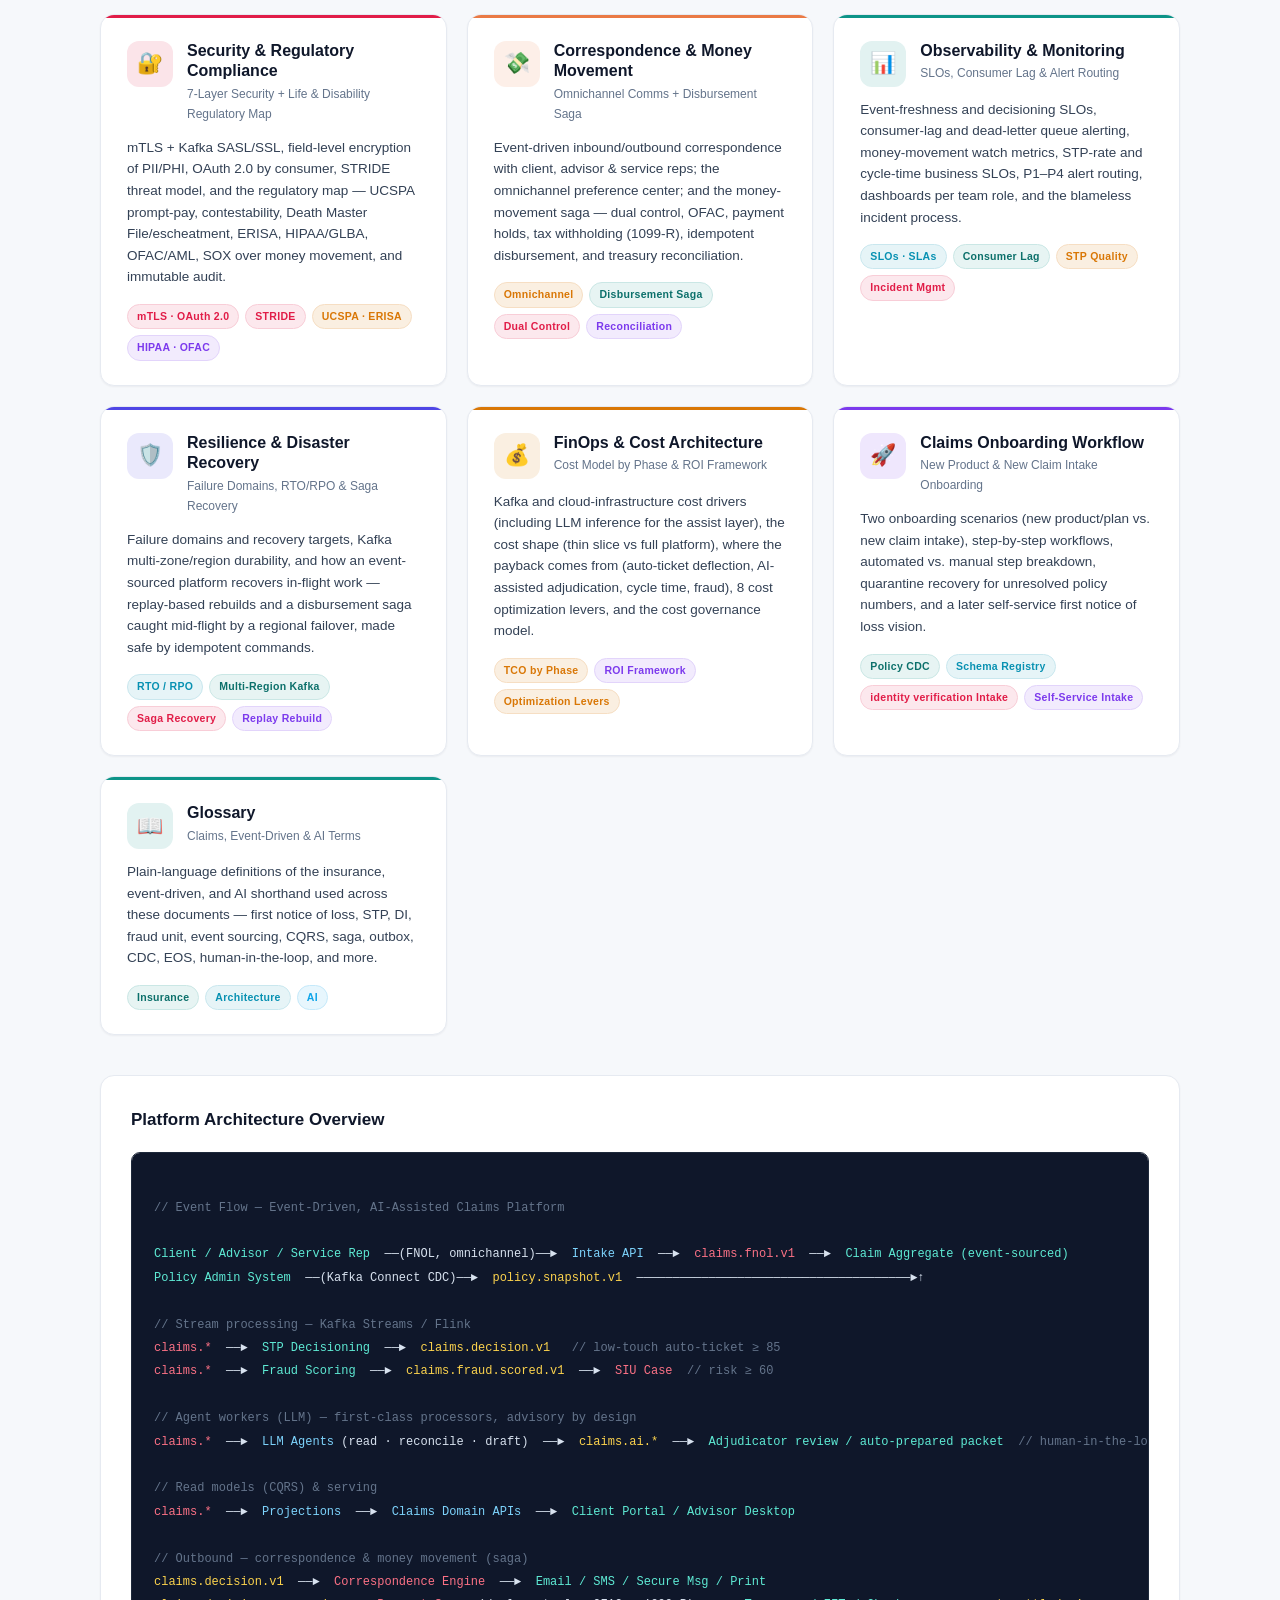
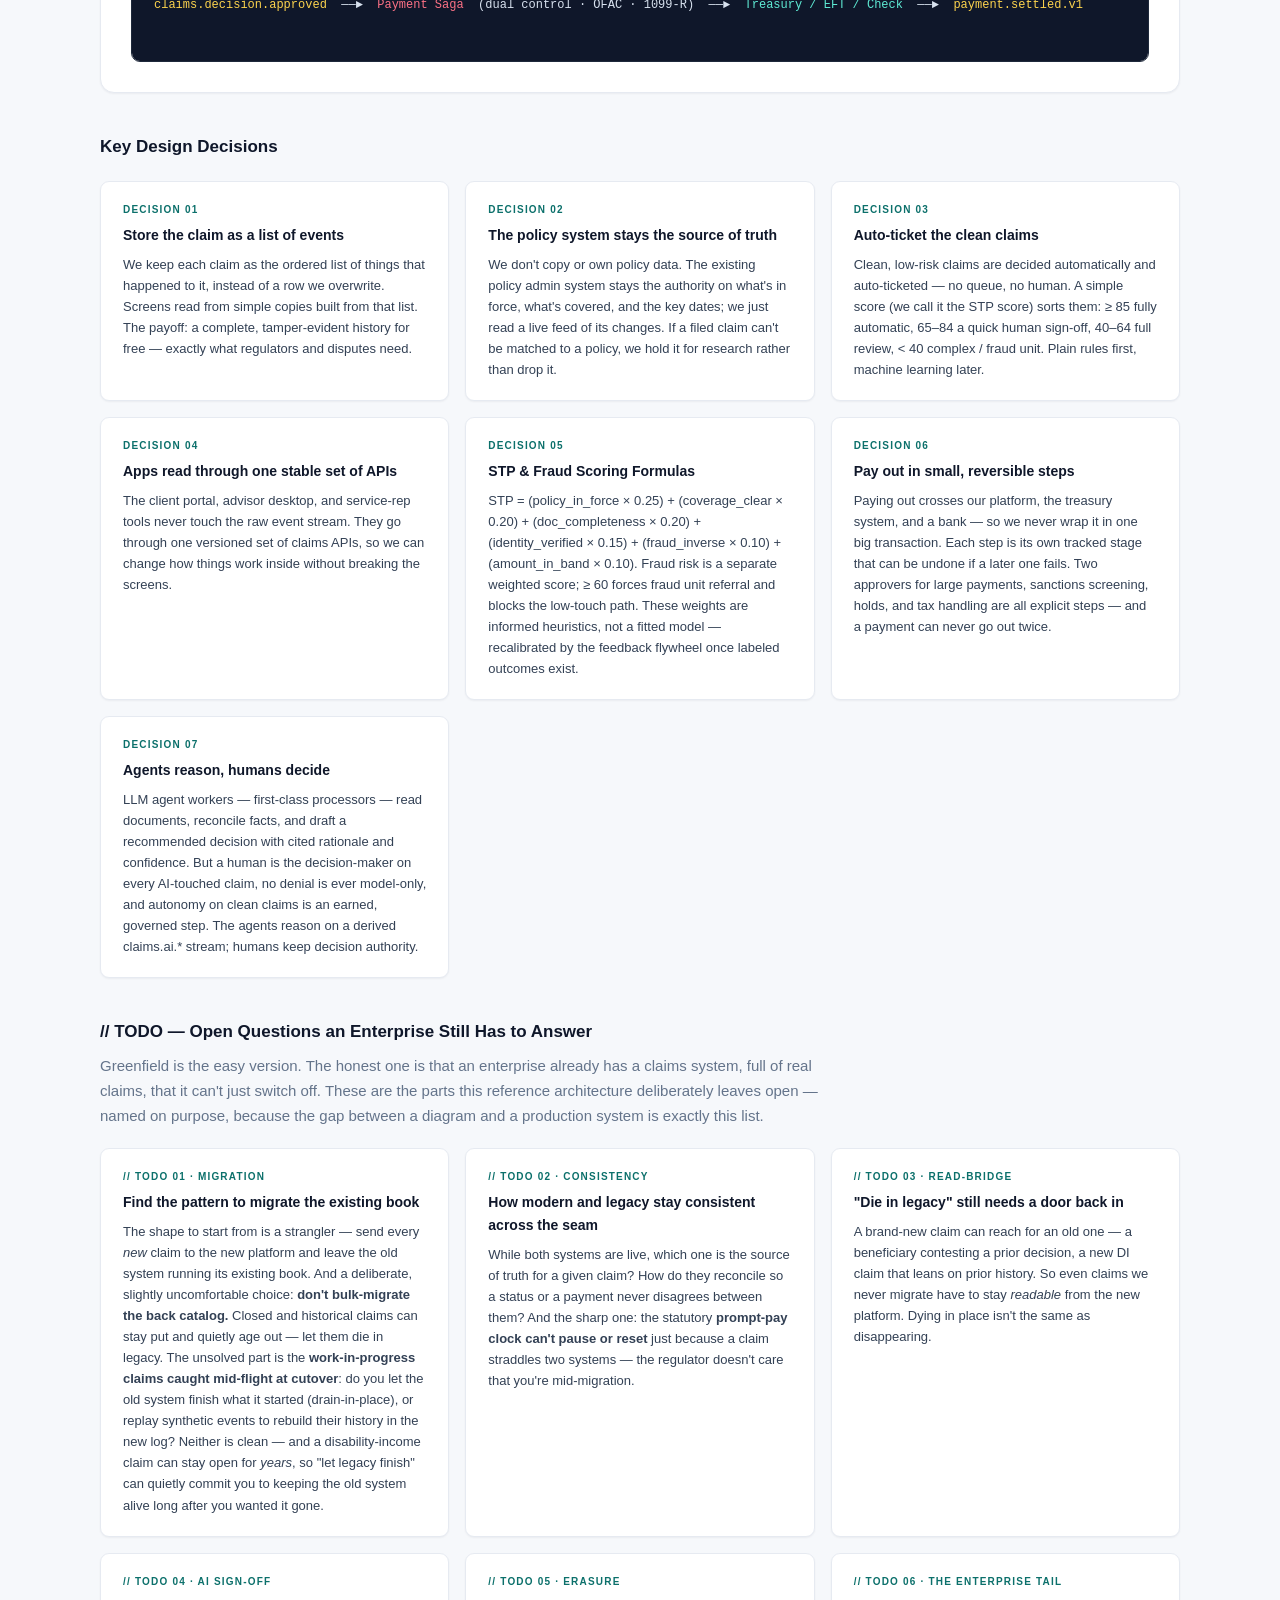
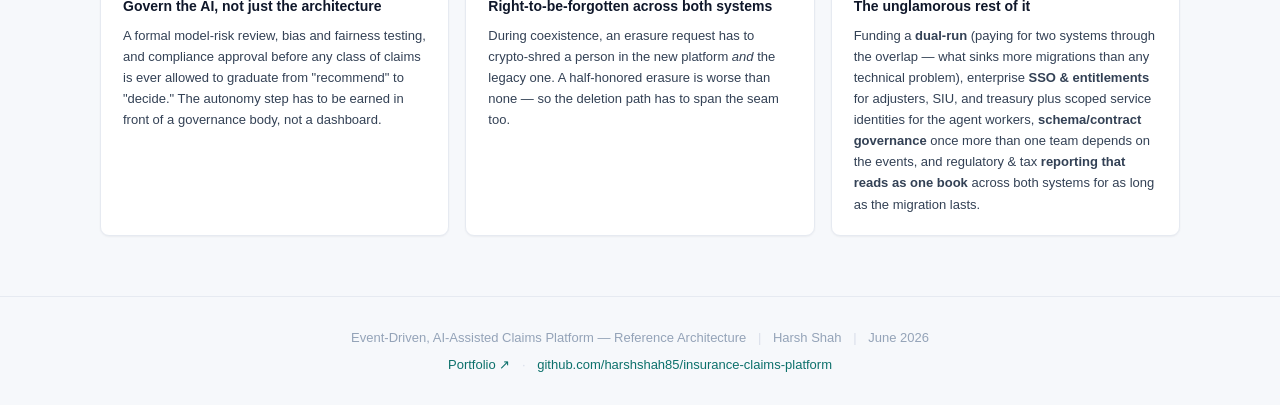
==== commit 3ab7f888: "Add migration & enterprise open-questions (//TODO) to article, README, home page, and rollout doc" ====
--- a/index.html
+++ b/index.html
@@ -379,6 +379,44 @@
   </div>
 </div>
 
+<!-- OPEN QUESTIONS / TODO -->
+<div class="wrap section" style="padding-top:0;">
+  <h2 style="font-size:17px;font-weight:700;color:var(--ink);margin-bottom:8px;">// TODO — Open Questions an Enterprise Still Has to Answer</h2>
+  <p style="color:var(--muted);line-height:1.65;margin:0 0 20px;max-width:760px;">Greenfield is the easy version. The honest one is that an enterprise already has a claims system, full of real claims, that it can't just switch off. These are the parts this reference architecture deliberately leaves open — named on purpose, because the gap between a diagram and a production system is exactly this list.</p>
+  <div class="decision-grid">
+    <div class="decision-item">
+      <div class="decision-num">// TODO 01 · Migration</div>
+      <h3>Find the pattern to migrate the existing book</h3>
+      <p>The shape to start from is a strangler — send every <em>new</em> claim to the new platform and leave the old system running its existing book. And a deliberate, slightly uncomfortable choice: <strong>don't bulk-migrate the back catalog.</strong> Closed and historical claims can stay put and quietly age out — let them die in legacy. The unsolved part is the <strong>work-in-progress claims caught mid-flight at cutover</strong>: do you let the old system finish what it started (drain-in-place), or replay synthetic events to rebuild their history in the new log? Neither is clean — and a disability-income claim can stay open for <em>years</em>, so "let legacy finish" can quietly commit you to keeping the old system alive long after you wanted it gone.</p>
+    </div>
+    <div class="decision-item">
+      <div class="decision-num">// TODO 02 · Consistency</div>
+      <h3>How modern and legacy stay consistent across the seam</h3>
+      <p>While both systems are live, which one is the source of truth for a given claim? How do they reconcile so a status or a payment never disagrees between them? And the sharp one: the statutory <strong>prompt-pay clock can't pause or reset</strong> just because a claim straddles two systems — the regulator doesn't care that you're mid-migration.</p>
+    </div>
+    <div class="decision-item">
+      <div class="decision-num">// TODO 03 · Read-bridge</div>
+      <h3>"Die in legacy" still needs a door back in</h3>
+      <p>A brand-new claim can reach for an old one — a beneficiary contesting a prior decision, a new DI claim that leans on prior history. So even claims we never migrate have to stay <em>readable</em> from the new platform. Dying in place isn't the same as disappearing.</p>
+    </div>
+    <div class="decision-item">
+      <div class="decision-num">// TODO 04 · AI sign-off</div>
+      <h3>Govern the AI, not just the architecture</h3>
+      <p>A formal model-risk review, bias and fairness testing, and compliance approval before any class of claims is ever allowed to graduate from "recommend" to "decide." The autonomy step has to be earned in front of a governance body, not a dashboard.</p>
+    </div>
+    <div class="decision-item">
+      <div class="decision-num">// TODO 05 · Erasure</div>
+      <h3>Right-to-be-forgotten across both systems</h3>
+      <p>During coexistence, an erasure request has to crypto-shred a person in the new platform <em>and</em> the legacy one. A half-honored erasure is worse than none — so the deletion path has to span the seam too.</p>
+    </div>
+    <div class="decision-item">
+      <div class="decision-num">// TODO 06 · The enterprise tail</div>
+      <h3>The unglamorous rest of it</h3>
+      <p>Funding a <strong>dual-run</strong> (paying for two systems through the overlap — what sinks more migrations than any technical problem), enterprise <strong>SSO &amp; entitlements</strong> for adjusters, SIU, and treasury plus scoped service identities for the agent workers, <strong>schema/contract governance</strong> once more than one team depends on the events, and regulatory &amp; tax <strong>reporting that reads as one book</strong> across both systems for as long as the migration lasts.</p>
+    </div>
+  </div>
+</div>
+
 <!-- FOOTER -->
 <footer>
   <p>Event-Driven, AI-Assisted Claims Platform — Reference Architecture <span class="sep">|</span> <a href="https://harshshah85.github.io/about-me/" style="color:inherit">Harsh Shah</a> <span class="sep">|</span> June 2026</p>
